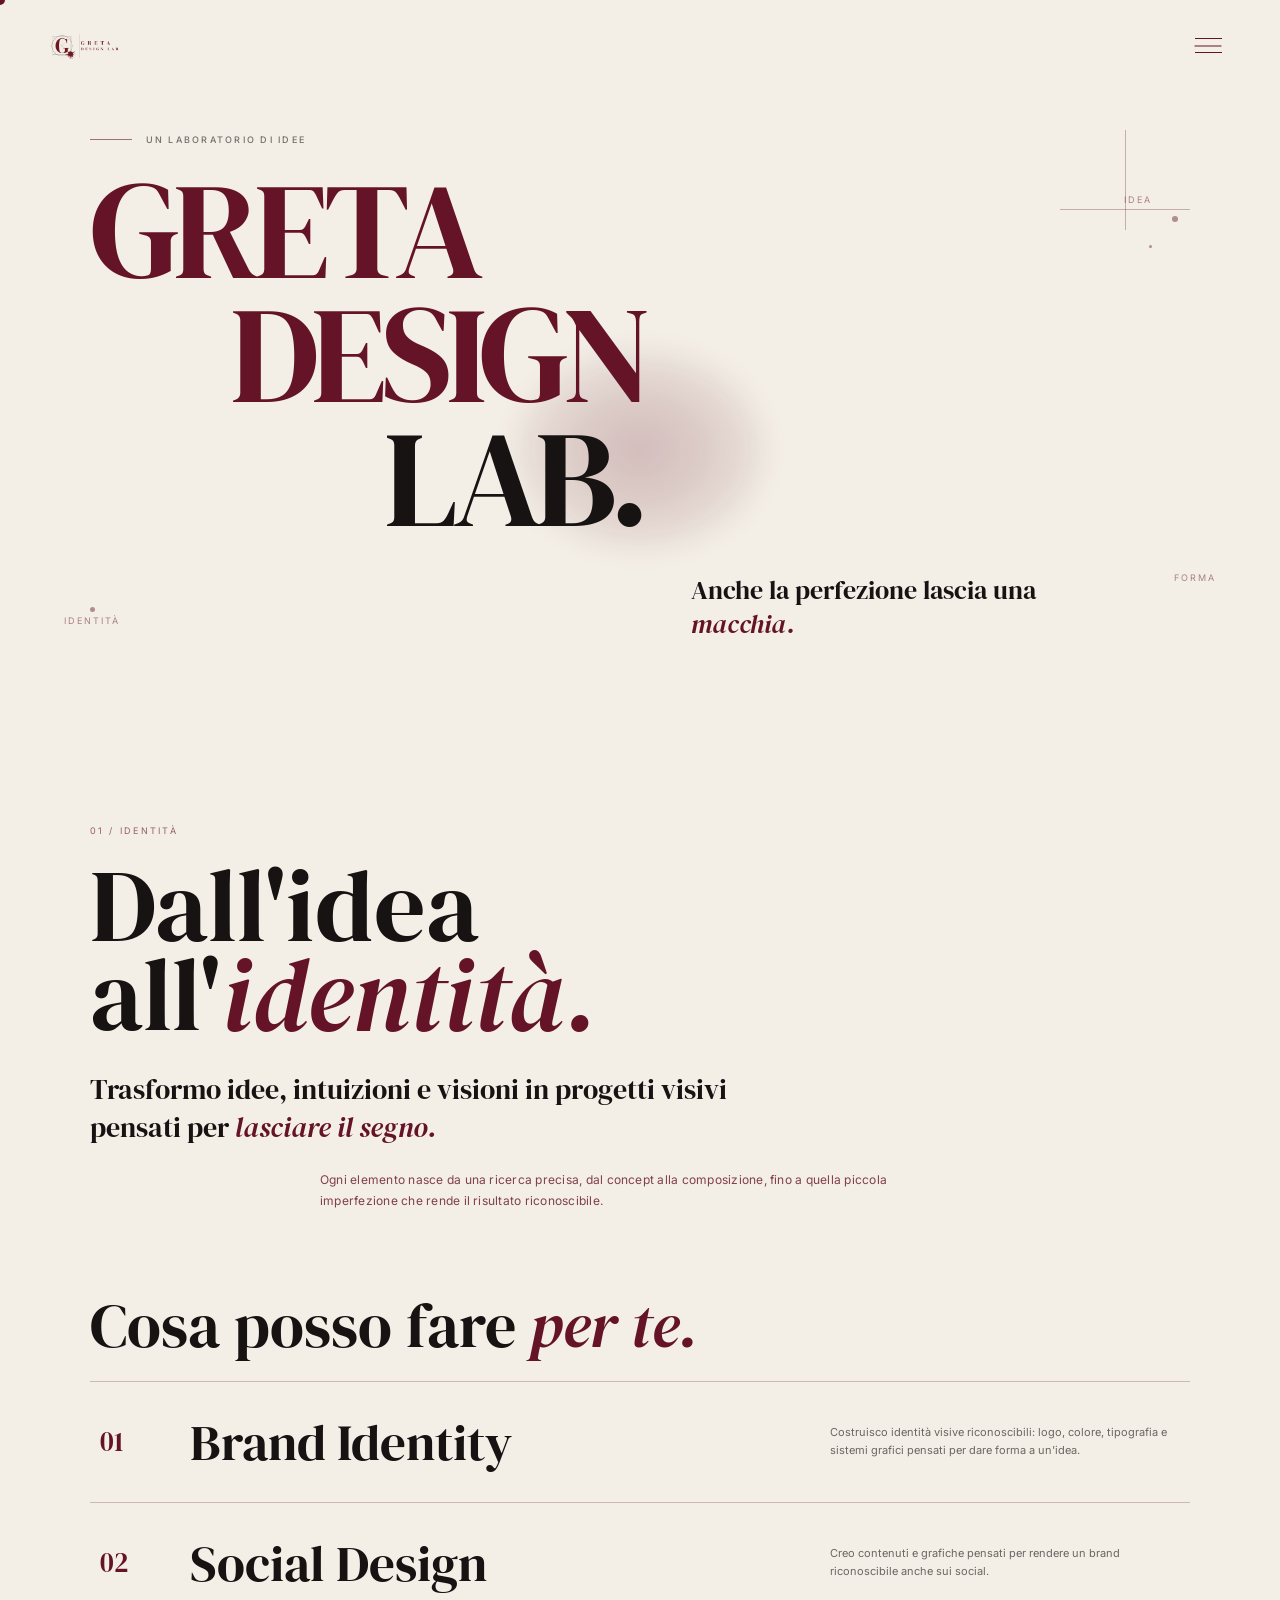
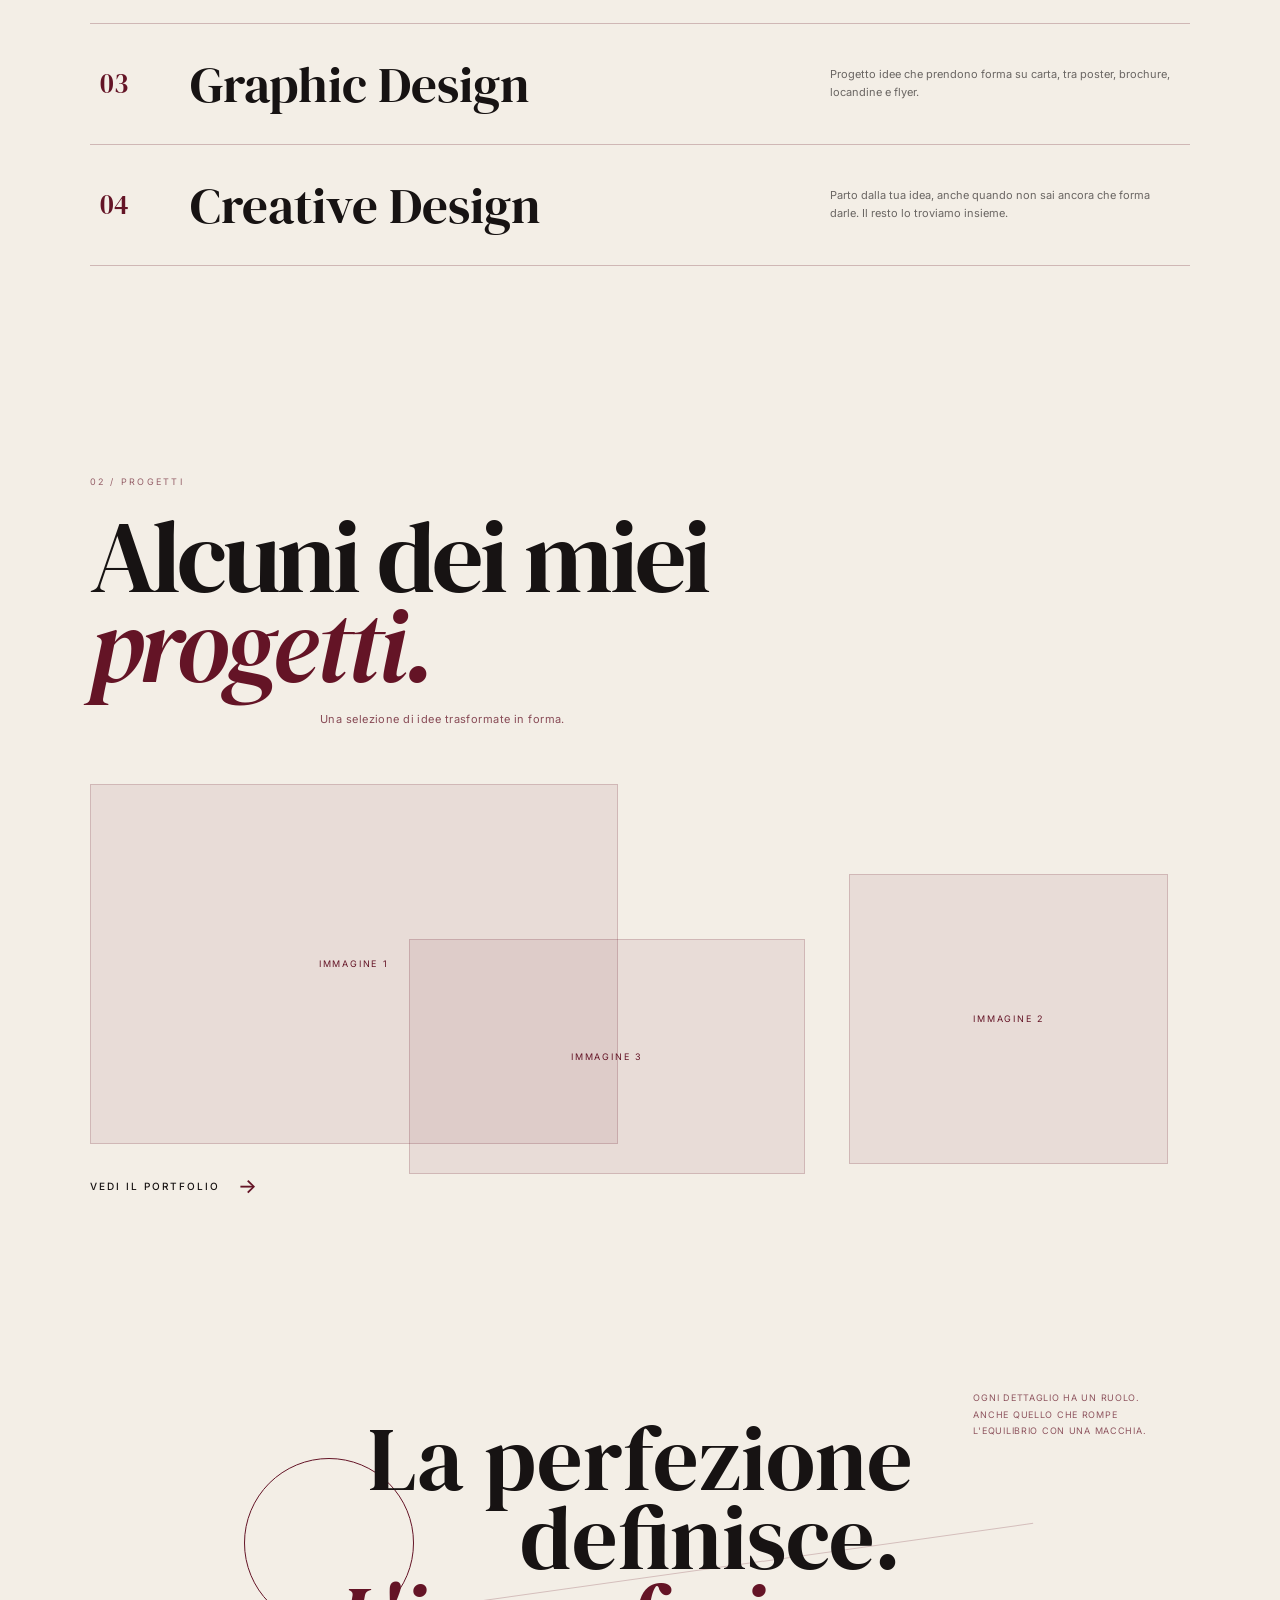
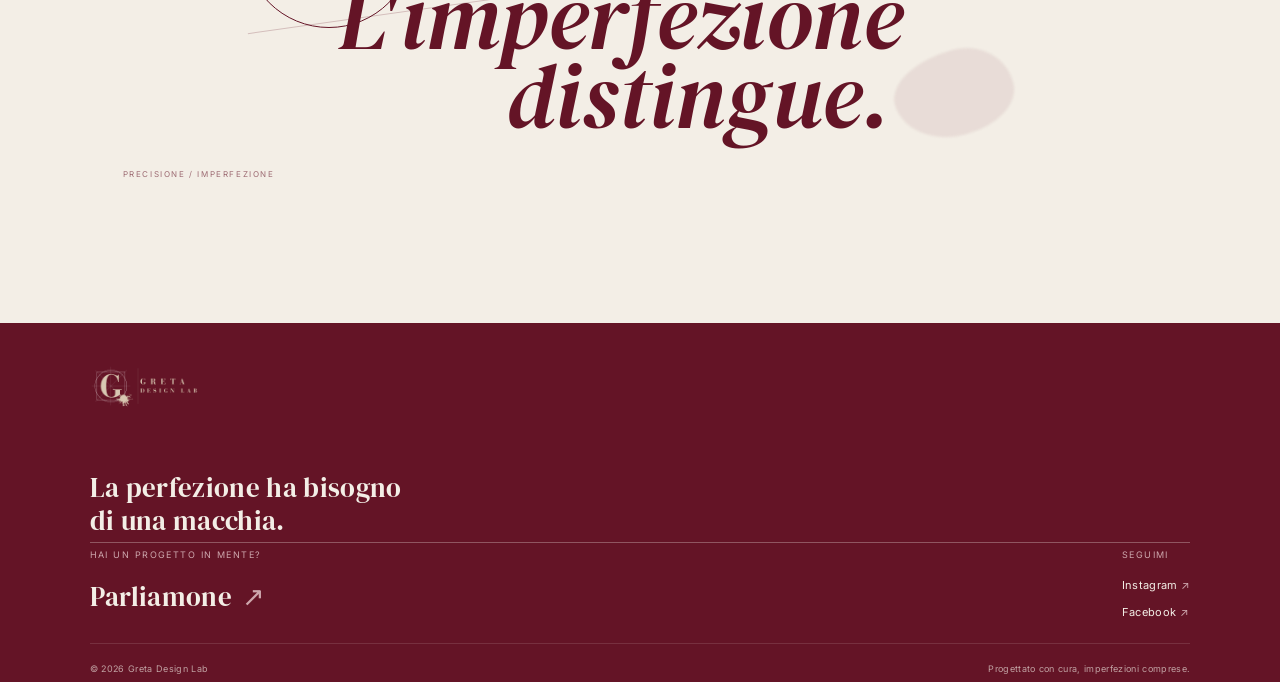
==== index.html @ 330225ac "Update index.html" ====
<!DOCTYPE html>
<html lang="it">

<head>

  <meta charset="UTF-8">
  <meta name="viewport" content="width=device-width, initial-scale=1.0">

  <title>Greta Design Lab — Graphic Design</title>

  <meta
    name="description"
    content="Greta Design Lab — identità visive, social design e graphic design."
  >

  <!-- GOOGLE FONTS -->
  <link rel="preconnect" href="https://fonts.googleapis.com">
  <link rel="preconnect" href="https://fonts.gstatic.com" crossorigin>

  <link
    href="https://fonts.googleapis.com/css2?family=DM+Serif+Display:ital@0;1&family=Inter:wght@400;500;600&display=swap"
    rel="stylesheet"
  >


  <style>

    /* =========================================================
       RESET
    ========================================================= */

    * {
      box-sizing: border-box;
      margin: 0;
      padding: 0;
    }


    /* =========================================================
       VARIABLES
    ========================================================= */

    :root {
      --cream: #f3eee6;
      --burgundy: #641426;
      --black: #171313;
      --pink: #cda7ad;

      --serif: "DM Serif Display", Georgia, serif;
      --sans: "Inter", Arial, sans-serif;
    }


    /* =========================================================
       BASE
    ========================================================= */

    html {
      scroll-behavior: auto;
    }

    body {
      min-height: 100vh;
      background: var(--cream);
      color: var(--black);
      font-family: var(--sans);
      overflow-x: hidden;
      cursor: none;
    }

    a {
      color: inherit;
    }

    button {
      font: inherit;
    }


    /* =========================================================
       CUSTOM CURSOR
    ========================================================= */

    .cursor {
      position: fixed;
      left: 0;
      top: 0;

      width: 10px;
      height: 10px;

      border-radius: 50%;

      background: var(--burgundy);

      pointer-events: none;

      z-index: 3000;

      transform:
        translate(-50%, -50%);

      transition:
        width .25s ease,
        height .25s ease,
        background .25s ease,
        border .25s ease;
    }

    .cursor.active {
      width: 28px;
      height: 28px;

      background: transparent;

      border:
        1px solid var(--burgundy);
    }


    /* =========================================================
       PAGE TRANSITION
    ========================================================= */

    .page-transition {
      position: fixed;
      inset: 0;

      z-index: 2500;

      pointer-events: none;

      visibility: hidden;

      overflow: hidden;
    }

    .ink-transition {
      position: absolute;

      width: 55vw;
      height: 55vw;

      max-width: 900px;
      max-height: 900px;

      border-radius:
        57% 43% 48% 52% /
        45% 58% 42% 55%;

      background: var(--burgundy);

      transform: scale(0);

      opacity: .98;
    }

    .ink-transition.one {
      left: -18%;
      top: -20%;
    }

    .ink-transition.two {
      right: -18%;
      top: 12%;

      width: 45vw;
      height: 45vw;
    }

    .ink-transition.three {
      left: 8%;
      bottom: -28%;

      width: 60vw;
      height: 60vw;
    }

    .ink-transition.four {
      right: 4%;
      bottom: -20%;

      width: 38vw;
      height: 38vw;
    }

    .transition-name {
      position: absolute;

      left: 50%;
      top: 50%;

      transform:
        translate(-50%, -50%)
        translateY(20px);

      color: var(--cream);

      font-family: var(--serif);

      font-size:
        clamp(42px, 7vw, 95px);

      white-space: nowrap;

      opacity: 0;
    }

    .page-transition.active {
      visibility: visible;
      pointer-events: all;
    }

    .page-transition.active .ink-transition {
      animation:
        inkEnter .85s
        cubic-bezier(.65, 0, .2, 1)
        forwards;
    }

    .page-transition.active .transition-name {
      animation:
        nameEnter .45s
        ease
        .42s
        forwards;
    }

    .page-transition.leaving .ink-transition {
      animation:
        inkLeave .75s
        cubic-bezier(.65, 0, .2, 1)
        forwards;
    }

    .page-transition.leaving .transition-name {
      animation:
        nameLeave .25s
        ease
        forwards;
    }

    @keyframes inkEnter {

      0% {
        transform:
          scale(0)
          rotate(0deg);
      }

      100% {
        transform:
          scale(2.2)
          rotate(8deg);
      }

    }

    @keyframes inkLeave {

      0% {
        transform:
          scale(2.2)
          rotate(8deg);
      }

      100% {
        transform:
          scale(0)
          rotate(-5deg);
      }

    }

    @keyframes nameEnter {

      from {
        opacity: 0;

        transform:
          translate(-50%, -50%)
          translateY(20px);
      }

      to {
        opacity: 1;

        transform:
          translate(-50%, -50%)
          translateY(0);
      }

    }

    @keyframes nameLeave {

      to {
        opacity: 0;
      }

    }


    /* =========================================================
       MACCHIA FOLLOW MOUSE
    ========================================================= */

    .macchia {
      position: fixed;

      width: 250px;
      height: 200px;

      left: 50%;
      top: 50%;

      pointer-events: none;

      z-index: 1;

      transform:
        translate(-50%, -50%);

      background:
        radial-gradient(
          ellipse at center,
          rgba(100,20,38,.23) 0%,
          rgba(100,20,38,.14) 42%,
          rgba(100,20,38,.05) 70%,
          rgba(100,20,38,0) 100%
        );

      border-radius: 50%;

      filter: blur(12px);
    }


    /* =========================================================
       NAVBAR
    ========================================================= */

    .navbar {
      position: fixed;

      top: 0;
      left: 0;

      width: 100%;
      height: 92px;

      padding:
        12px 48px;

      display: flex;
      align-items: center;
      justify-content: space-between;

      z-index: 1200;

      background:
        rgba(243,238,230,.82);

      backdrop-filter:
        blur(12px);

      -webkit-backdrop-filter:
        blur(12px);
    }


    /* LOGO */

    .nav-logo-link {
      display: flex;
      align-items: center;

      text-decoration: none;

      position: relative;
      z-index: 1300;
    }

    .nav-logo {
      width: 72px;
      height: 72px;

      object-fit: contain;

      display: block;

      transition:
        transform .35s ease;
    }

    .nav-logo:hover {
      transform:
        rotate(-2deg)
        scale(1.05);
    }


    /* =========================================================
       HAMBURGER
    ========================================================= */

    .menu-toggle {
      width: 48px;
      height: 48px;

      border: none;

      background: transparent;

      padding: 0;

      cursor: none;

      position: relative;

      z-index: 1400;

      display: flex;
      align-items: center;
      justify-content: center;
    }

    .menu-lines,
    .menu-lines::before,
    .menu-lines::after {
      content: "";

      position: absolute;

      width: 27px;
      height: 1px;

      background: var(--burgundy);

      left: 50%;
      top: 50%;

      transform:
        translate(-50%, -50%);

      transition:
        transform .4s ease,
        opacity .3s ease,
        background .3s ease;
    }

    .menu-lines::before {
      top: -7px;
    }

    .menu-lines::after {
      top: 7px;
    }

    .menu-toggle.active .menu-lines {
      background: transparent;
    }

    .menu-toggle.active .menu-lines::before {
      transform:
        translate(-50%, -50%)
        rotate(45deg);
    }

    .menu-toggle.active .menu-lines::after {
      transform:
        translate(-50%, -50%)
        rotate(-45deg);
    }


    /* =========================================================
       MENU OVERLAY
    ========================================================= */

    .menu-overlay {
      position: fixed;

      inset: 0;

      z-index: 1100;

      background: var(--cream);

      display: flex;
      align-items: center;
      justify-content: center;

      opacity: 0;
      visibility: hidden;
      pointer-events: none;

      transition:
        opacity .45s ease,
        visibility .45s ease;
    }

    .menu-overlay.active {
      opacity: 1;

      visibility: visible;

      pointer-events: auto;
    }

    .menu-content {
      width:
        min(1100px, 82vw);

      display: flex;
      flex-direction: column;

      gap: 4px;
    }

    .menu-item {
      position: relative;

      display: flex;
      align-items: baseline;

      gap: 18px;

      padding:
        12px 0;

      color: var(--black);

      text-decoration: none;

      font-family: var(--serif);

      font-size:
        clamp(48px, 7vw, 100px);

      line-height: .9;

      border-bottom:
        1px solid
        rgba(100,20,38,.18);

      transition:
        color .3s ease,
        padding-left .4s ease;
    }

    .menu-item-number {
      font-family: var(--sans);

      font-size: 9px;

      letter-spacing: .15em;

      color: var(--burgundy);

      opacity: .65;
    }

    .menu-item:hover {
      color: var(--burgundy);

      padding-left: 18px;
    }

    .menu-item.lab-menu {
      color: var(--burgundy);
    }

    .menu-item.lab-menu:hover {
      color: var(--black);
    }

    .menu-info {
      position: absolute;

      left: 48px;
      bottom: 35px;

      font-size: 8px;

      line-height: 1.7;

      letter-spacing: .15em;

      text-transform: uppercase;

      color: var(--burgundy);

      opacity: .65;
    }


    /* =========================================================
       HERO
    ========================================================= */

    .hero {
      position: relative;

      min-height: 80vh;

      padding:
        125px 7vw 70px;

      display: flex;
      align-items: center;

      overflow: hidden;
    }

    .hero-inner {
      position: relative;

      width: 100%;

      max-width: 1450px;

      margin: 0 auto;

      z-index: 5;
    }

    .hero-label {
      display: flex;

      align-items: center;

      gap: 14px;

      margin-bottom: 28px;

      font-size: 9px;

      font-weight: 500;

      letter-spacing: .25em;

      text-transform: uppercase;

      color: var(--black);

      opacity: .58;
    }

    .hero-label::before {
      content: "";

      width: 42px;
      height: 1px;

      background:
        var(--burgundy);
    }


    /* HERO TITLE */

    .hero-title {
      font-family: var(--serif);

      font-size:
        clamp(72px, 10.7vw, 155px);

      font-weight: 400;

      line-height: .84;

      letter-spacing: -.04em;

      color: var(--burgundy);
    }

    .hero-title .word {
      display: block;

      width: fit-content;

      transition:
        transform .45s
        cubic-bezier(.2,.8,.2,1),
        color .3s ease;
    }

    .hero-title .design {
      margin-left: 11vw;

      margin-top: 9px;
    }

    .hero-title .lab {
      margin-left: 23vw;

      margin-top: 9px;

      color: var(--black);
    }

    .hero-title .word:hover {
      transform:
        translateX(14px);
    }

    .hero-title .lab:hover {
      color: var(--burgundy);
    }


    /* HERO SLOGAN */

    .hero-slogan {
      margin-top: 38px;

      margin-left: 47vw;

      max-width: 390px;

      font-family: var(--serif);

      font-size:
        clamp(19px, 2vw, 27px);

      line-height: 1.3;

      color: var(--black);

      transition:
        transform .5s ease;
    }

    .hero-slogan span {
      color: var(--burgundy);

      font-style: italic;
    }

    .hero-slogan:hover {
      transform:
        translateX(8px);
    }


    /* FLOATING WORDS */

    .floating-word {
      position: absolute;

      font-size: 9px;

      letter-spacing: .22em;

      text-transform: uppercase;

      color: var(--burgundy);

      opacity: .5;

      transition:
        transform .4s ease,
        opacity .3s ease;
    }

    .floating-word:hover {
      opacity: 1;

      transform:
        translateY(-8px)
        rotate(-2deg);
    }

    .word-idea {
      right: 10%;
      top: 27%;
    }

    .word-forma {
      right: 5%;
      bottom: 19%;
    }

    .word-identita {
      left: 5%;
      bottom: 13%;
    }


    /* CONSTRUCTION LINES */

    .construction-line {
      position: absolute;

      background: var(--burgundy);

      opacity: .3;
    }

    .construction-horizontal {
      width: 130px;
      height: 1px;

      right: 7%;
      top: 29%;
    }

    .construction-vertical {
      width: 1px;
      height: 100px;

      right: 12%;
      top: 18%;
    }


    /* INK DOTS */

    .ink-dot {
      position: absolute;

      border-radius: 50%;

      background: var(--burgundy);

      opacity: .45;

      transition:
        transform .5s ease,
        opacity .3s ease;
    }

    .ink-dot:hover {
      transform:
        scale(2.5);

      opacity: .8;
    }

    .ink-one {
      right: 8%;
      top: 30%;

      width: 6px;
      height: 6px;
    }

    .ink-two {
      right: 10%;
      top: 34%;

      width: 3px;
      height: 3px;
    }

    .ink-three {
      left: 7%;
      bottom: 15%;

      width: 5px;
      height: 5px;
    }


    /* =========================================================
       IDENTITY
    ========================================================= */

    .identity {
      position: relative;

      padding:
        105px 7vw 105px;

      overflow: hidden;
    }

    .identity-inner {
      max-width: 1400px;

      margin: 0 auto;

      position: relative;

      z-index: 5;
    }

    .section-number {
      font-size: 9px;

      letter-spacing: .25em;

      text-transform: uppercase;

      color: var(--burgundy);

      opacity: .65;

      margin-bottom: 25px;
    }

    .identity-title {
      font-family: var(--serif);

      font-size:
        clamp(55px, 8vw, 105px);

      font-weight: 400;

      line-height: .87;

      color: var(--black);
    }

    .identity-title span {
      color: var(--burgundy);

      font-style: italic;
    }

    .identity-intro {
      max-width: 680px;

      margin-top: 32px;

      font-family: var(--serif);

      font-size:
        clamp(19px, 2.2vw, 28px);

      line-height: 1.35;
    }

    .identity-intro em {
      color: var(--burgundy);
    }

    .identity-detail {
      max-width: 620px;

      margin-top: 22px;

      margin-left: 18vw;

      font-size: 12px;

      line-height: 1.8;

      letter-spacing: .02em;

      color: var(--burgundy);

      opacity: .8;
    }


    /* =========================================================
       SERVICES TITLE
    ========================================================= */

    .services-title {
      margin-top: 85px;

      margin-bottom: 25px;

      font-family: var(--serif);

      font-size:
        clamp(36px, 5vw, 62px);

      font-weight: 400;

      line-height: .95;

      color: var(--black);
    }

    .services-title em {
      color: var(--burgundy);

      font-style: italic;
    }


    /* =========================================================
       SERVICES
    ========================================================= */

    .services {
      border-top:
        1px solid
        rgba(100,20,38,.25);
    }

    .service {
      position: relative;

      min-height: 120px;

      padding:
        25px 10px;

      display: grid;

      grid-template-columns:
        90px
        1fr
        1fr;

      align-items: center;

      border-bottom:
        1px solid
        rgba(100,20,38,.25);

      text-decoration: none;

      color: var(--black);

      cursor: none;

      transition:
        padding .45s ease,
        background .45s ease;
    }

    .service:hover {
      padding-left: 30px;

      padding-right: 45px;

      background:
        rgba(100,20,38,.045);
    }

    .service-number {
      font-family: var(--serif);

      font-size: 27px;

      color: var(--burgundy);
    }

    .service-name {
      font-family: var(--serif);

      font-size:
        clamp(28px, 4vw, 55px);

      transition:
        color .3s ease,
        transform .45s ease;
    }

    .service:hover .service-name {
      color: var(--burgundy);

      transform:
        translateX(12px);
    }

    .service-description {
      max-width: 350px;

      justify-self: end;

      font-size: 11px;

      line-height: 1.6;

      opacity: .62;

      transition:
        opacity .3s ease;
    }

    .service:hover .service-description {
      opacity: 1;
    }

    .service-arrow {
      position: absolute;

      right: 12px;

      top: 50%;

      transform:
        translateY(-50%)
        translateX(-10px);

      font-family: var(--serif);

      font-size: 25px;

      color: var(--burgundy);

      opacity: 0;

      transition:
        opacity .3s ease,
        transform .4s ease;
    }

    .service:hover .service-arrow {
      opacity: 1;

      transform:
        translateY(-50%)
        translateX(0);
    }


    /* =========================================================
       FEATURED PROJECTS
    ========================================================= */

    .featured-projects {
      position: relative;

      padding:
        105px 7vw 40px;

      overflow: hidden;
    }

    .featured-projects-inner {
      max-width: 1400px;

      margin: 0 auto;

      position: relative;
    }

    .featured-projects-title {
      max-width: 800px;

      font-family: var(--serif);

      font-size:
        clamp(55px, 8vw, 105px);

      font-weight: 400;

      line-height: .87;

      letter-spacing: -.035em;
    }

    .featured-projects-title em {
      color: var(--burgundy);

      font-style: italic;
    }

    .featured-projects-intro {
      margin-top: 20px;

      margin-left: 18vw;

      max-width: 420px;

      font-size: 11px;

      line-height: 1.7;

      letter-spacing: .04em;

      color: var(--burgundy);

      opacity: .75;
    }


    /* PROJECT COMPOSITION */

    .projects-composition {
      position: relative;

      min-height: 390px;

      margin-top: 55px;
    }

    .project-placeholder {
      position: absolute;

      display: flex;

      align-items: center;
      justify-content: center;

      background:
        rgba(100,20,38,.08);

      border:
        1px solid
        rgba(100,20,38,.18);

      color: var(--burgundy);

      font-size: 9px;

      letter-spacing: .2em;

      text-transform: uppercase;

      transition:
        transform .6s
        cubic-bezier(.2,.8,.2,1),
        background .4s ease;
    }

    .project-placeholder:hover {
      background:
        rgba(100,20,38,.13);
    }

    .project-one {
      width: 48%;
      height: 360px;

      left: 0;
      top: 0;
    }

    .project-two {
      width: 29%;
      height: 290px;

      right: 2%;
      top: 90px;
    }

    .project-three {
      width: 36%;
      height: 235px;

      left: 29%;
      bottom: 0;
    }

    .project-one:hover {
      transform:
        translateY(-10px)
        rotate(-1deg);
    }

    .project-two:hover {
      transform:
        translateY(10px)
        rotate(1.2deg);
    }

    .project-three:hover {
      transform:
        translateY(-8px)
        rotate(-.8deg);
    }

    .projects-cta {
      display: inline-flex;

      align-items: center;

      gap: 18px;

      margin-top: 0px;

      color: var(--black);

      text-decoration: none;

      font-size: 10px;

      font-weight: 500;

      letter-spacing: .2em;

      text-transform: uppercase;

      transition:
        color .3s ease,
        gap .4s ease;
    }

    .projects-cta span {
      color: var(--burgundy);

      font-size: 20px;
    }

    .projects-cta:hover {
      color: var(--burgundy);

      gap: 25px;
    }


    /* =========================================================
       MANIFESTO
    ========================================================= */

    .home-manifesto {
      position: relative;

      padding:
        100px 7vw 105px;

      overflow: hidden;
    }

    .manifesto-stage {
      position: relative;

      max-width: 1400px;

      min-height: 480px;

      margin: 0 auto;

      display: flex;

      align-items: center;

      justify-content: center;
    }

    .manifesto-line {
      position: absolute;

      width: 72%;

      height: 1px;

      background:
        rgba(100,20,38,.22);

      left: 14%;

      top: 50%;

      transform:
        rotate(-8deg);
    }

    .manifesto-circle {
      position: absolute;

      width: 170px;
      height: 170px;

      border-radius: 50%;

      border:
        1px solid
        var(--burgundy);

      left: 14%;

      top: 25%;

      cursor: none;

      transition:
        transform .6s
        cubic-bezier(.2,.8,.2,1),
        background .4s ease;
    }

    .manifesto-circle:hover {
      transform:
        scale(1.08)
        rotate(8deg);

      background:
        rgba(100,20,38,.05);
    }

    .manifesto-ink {
      position: absolute;

      width: 120px;
      height: 85px;

      border-radius:
        58% 42% 49% 51% /
        45% 55% 44% 56%;

      background:
        rgba(100,20,38,.08);

      right: 16%;
      bottom: 17%;

      transform:
        rotate(-15deg);

      filter:
        blur(1px);
    }

    .manifesto-title {
      position: relative;

      z-index: 3;

      display: flex;

      flex-direction: column;

      font-family: var(--serif);

      font-size:
        clamp(48px, 7vw, 92px);

      font-weight: 400;

      line-height: .88;

      text-align: center;
    }

    .manifesto-title span:nth-child(2) {
      margin-left: 11vw;
    }

    .manifesto-accent {
      color: var(--burgundy);

      font-style: italic;
    }

    .manifesto-title .manifesto-accent:nth-child(3) {
      margin-left: -3vw;
    }

    .manifesto-title .manifesto-accent:nth-child(4) {
      margin-left: 9vw;
    }

    .manifesto-note {
      position: absolute;

      right: 4%;

      top: 11%;

      max-width: 180px;

      font-size: 9px;

      line-height: 1.8;

      letter-spacing: .08em;

      text-transform: uppercase;

      color: var(--burgundy);

      opacity: .7;
    }

    .manifesto-caption {
      position: absolute;

      left: 3%;

      bottom: 8%;

      font-size: 8px;

      letter-spacing: .2em;

      color: var(--burgundy);

      opacity: .6;
    }


    /* =========================================================
       CONTACT
    ========================================================= */

    .home-contact {
      min-height: auto;

      padding:
        75px 7vw;

      background:
        var(--burgundy);

      color:
        var(--cream);

      display: flex;

      align-items: center;
    }

    .home-contact-inner {
      max-width: 1100px;

      margin: 0 auto;

      width: 100%;
    }

    .home-contact-title {
      font-family: var(--serif);

      font-size:
        clamp(60px, 9vw, 125px);

      line-height: .84;

      font-weight: 400;
    }

    .home-contact-title span {
      color: var(--pink);

      font-style: italic;
    }

    .home-contact-text {
      max-width: 550px;

      margin-top: 32px;

      font-family: var(--serif);

      font-size:
        clamp(20px, 2.3vw, 27px);

      line-height: 1.35;
    }


    /* =========================================================
       TABLET
    ========================================================= */

    @media (max-width: 900px) {

      .navbar {
        padding:
          12px 28px;
      }

      .hero {
        padding-left: 6vw;
        padding-right: 6vw;
      }

      .hero-title {
        font-size:
          clamp(65px, 12vw, 110px);
      }

      .hero-title .design {
        margin-left: 9vw;
      }

      .hero-title .lab {
        margin-left: 18vw;
      }

      .hero-slogan {
        margin-left: 35vw;
      }

      .identity,
      .featured-projects,
      .home-manifesto {
        padding-left: 6vw;
        padding-right: 6vw;
      }

      .identity-detail,
      .featured-projects-intro {
        margin-left: 12vw;
      }

      .manifesto-circle {
        width: 130px;
        height: 130px;
      }

    }


    /* =========================================================
       MOBILE
    ========================================================= */

    @media (max-width: 600px) {

      body {
        cursor: auto;
      }

      .cursor {
        display: none;
      }


      /* NAV */

      .navbar {
        height: 70px;

        padding:
          9px 18px;
      }

      .nav-logo {
        width: 52px;
        height: 52px;
      }

      .menu-toggle {
        width: 42px;
        height: 42px;

        cursor: pointer;
      }


      /* MENU */

      .menu-content {
        width: 84vw;

        gap: 2px;
      }

      .menu-item {
        font-size: 48px;

        padding:
          11px 0;
      }

      .menu-item-number {
        font-size: 7px;
      }

      .menu-info {
        left: 20px;

        bottom: 24px;

        font-size: 7px;
      }


      /* HERO */

      .hero {
        min-height: 88vh;

        padding:
          100px 22px 65px;
      }

      .hero-label {
        font-size: 7px;

        letter-spacing: .18em;

        margin-bottom: 25px;
      }

      .hero-label::before {
        width: 28px;
      }

      .hero-title {
        font-size:
          clamp(54px, 17vw, 82px);

        line-height: .84;
      }

      .hero-title .design {
        margin-left: 6vw;

        margin-top: 7px;
      }

      .hero-title .lab {
        margin-left: 13vw;

        margin-top: 8px;
      }

      .hero-slogan {
        margin-top: 34px;

        margin-left: 15vw;

        max-width: 250px;

        font-size: 18px;
      }

      .floating-word {
        font-size: 7px;
      }

      .word-idea {
        right: 7%;
        top: 22%;
      }

      .word-forma {
        right: 6%;
        bottom: 19%;
      }

      .word-identita {
        left: 7%;
        bottom: 11%;
      }

      .construction-horizontal {
        width: 70px;

        right: 8%;
      }

      .construction-vertical {
        height: 70px;

        right: 13%;
      }


      /* IDENTITY */

      .identity {
        padding:
          80px 22px 80px;
      }

      .identity-title {
        font-size:
          clamp(50px, 15vw, 76px);
      }

      .identity-intro {
        margin-top: 28px;

        font-size: 20px;
      }

      .identity-detail {
        margin-left: 8vw;

        margin-top: 20px;

        font-size: 10px;
      }

      .services-title {
        margin-top: 65px;

        font-size:
          clamp(34px, 10vw, 48px);
      }


      /* SERVICES */

      .service {
        min-height: 145px;

        grid-template-columns:
          45px 1fr;

        padding:
          22px 0;
      }

      .service-number {
        font-size: 21px;
      }

      .service-name {
        font-size: 30px;
      }

      .service-description {
        grid-column: 2;

        justify-self: start;

        margin-top: 8px;

        font-size: 9px;

        max-width: 260px;
      }

      .service-arrow {
        right: 0;

        font-size: 20px;
      }


      /* PROJECTS */

      .featured-projects {
        padding:
          80px 22px 85px;
      }

      .featured-projects-title {
        font-size:
          clamp(50px, 15vw, 78px);
      }

      .featured-projects-intro {
        margin-left: 8vw;

        margin-top: 18px;

        font-size: 10px;
      }

      .projects-composition {
        min-height: 500px;

        margin-top: 42px;
      }

      .project-one {
        width: 73%;

        height: 250px;
      }

      .project-two {
        width: 47%;

        height: 190px;

        right: 0;

        top: 150px;
      }

      .project-three {
        width: 55%;

        height: 160px;

        left: 17%;

        bottom: 0;
      }


      /* MANIFESTO */

      .home-manifesto {
        padding:
          75px 22px 80px;
      }

      .manifesto-stage {
        min-height: 420px;
      }

      .manifesto-line {
        width: 100%;

        left: 0;
      }

      .manifesto-circle {
        width: 90px;
        height: 90px;

        left: 4%;

        top: 19%;
      }

      .manifesto-ink {
        width: 75px;
        height: 55px;

        right: 4%;
        bottom: 16%;
      }

      .manifesto-title {
        font-size:
          clamp(43px, 12vw, 65px);
      }

      .manifesto-title span:nth-child(2) {
        margin-left: 8vw;
      }

      .manifesto-title .manifesto-accent:nth-child(3) {
        margin-left: -2vw;
      }

      .manifesto-title .manifesto-accent:nth-child(4) {
        margin-left: 7vw;
      }

      .manifesto-note {
        right: 0;

        top: 4%;

        max-width: 125px;

        font-size: 7px;
      }

      .manifesto-caption {
        left: 0;

        bottom: 4%;

        font-size: 7px;
      }


      /* CONTACT */

      .home-contact {
        min-height: 50vh;

        padding:
          90px 22px;
      }

      .home-contact-title {
        font-size:
          clamp(52px, 15vw, 80px);
      }

      .home-contact-text {
        margin-top: 28px;

        font-size: 20px;
      }

    }
    /* =========================================================
       FOOTER GDL — DESKTOP
    ========================================================= */

    
.site-footer {
  padding: 8px 7vw 6px;
  display: flex;
  flex-direction: column;
  gap: 4px;
  background: var(--burgundy);
  color: var(--cream);
  font-size: 11px;
  letter-spacing: 0.03em;
}

.footer-top {
  display: flex;
  align-items: center;
  padding: 0;
  margin: 0;
  min-height: 0;
}

.footer-brand {
  display: flex;
  flex-direction: row;
  align-items: center;
  gap: 12px;
  margin: 0;
  padding: 0;
}

.footer-logo-link {
  margin-bottom: 0;
  flex-shrink: 0;
}

.footer-slogan {
  max-width: 320px;
  margin: 0;
  font-family: var(--serif);
  font-size: clamp(22px, 2.1vw, 27px);
  line-height: 1.25;
  color: var(--cream);
}

.footer-main {
  display: flex;
  justify-content: space-between;
  align-items: flex-start;
  gap: 20px;
  padding-top: 6px;
  border-top: 1px solid rgba(243, 238, 230, 0.3);
}

.footer-bottom {
  margin-top: 0;
  padding-top: 8px;
}

    .footer-brand,
    .footer-contact,
    .footer-socials {
      display: flex;
      flex-direction: column;
      align-items: flex-start;
    }

    .footer-logo-link {
      display: inline-flex;
      align-items: center;
      margin-bottom: 18px;
    }

    .footer-logo {
      display: block;
      width: 110px;
      height: 110px;
      object-fit: contain;
    }

    .footer-slogan {
  max-width: 320px;
  font-family: var(--serif);
  font-size: clamp(22px, 2.1vw, 27px);
  line-height: 1.25;
  color: var(--cream);
  margin-top: 0;
}

    .footer-label {
      margin-bottom: 18px;
      color: var(--pink);
      font-size: 9px;
      letter-spacing: 0.16em;
      text-transform: uppercase;
    }

    .footer-contact-link,
    .footer-socials a {
      color: var(--cream);
      text-decoration: none;
      transition: color 0.25s ease;
    }

    .footer-contact-link {
  display: inline-flex;
  align-items: center;
  gap: 10px;
  font-family: var(--serif);
  font-size: 27px;
}

    .footer-contact-link span,
    .footer-socials a span {
      color: var(--pink);
    }

    .footer-socials {
      gap: 13px;
    }

    .footer-socials .footer-label {
      margin-bottom: 5px;
    }

    .footer-contact-link:hover,
    .footer-socials a:hover {
      color: var(--pink);
    }

    .footer-bottom {
      grid-column: 1 / -1;
      display: flex;
      justify-content: space-between;
      gap: 20px;
      margin-top: 20px;
      padding-top: 18px;
      border-top: 1px solid rgba(243, 238, 230, 0.2);
      color: var(--cream);
      opacity: 0.65;
      font-size: 9px;
      line-height: 1.6;
    }    

  </style>

</head>


<body>


  <!-- =======================================================
       CURSOR
  ======================================================== -->

  <div class="cursor"></div>


  <!-- =======================================================
       PAGE TRANSITION
  ======================================================== -->

  <div
    class="page-transition"
    id="pageTransition"
  >

    <div class="ink-transition one"></div>
    <div class="ink-transition two"></div>
    <div class="ink-transition three"></div>
    <div class="ink-transition four"></div>

    <div
      class="transition-name"
      id="transitionName"
    >
      Portfolio
    </div>

  </div>


  <!-- =======================================================
       MACCHIA
  ======================================================== -->

  <div class="macchia"></div>


  <!-- =======================================================
       NAVIGATION
  ======================================================== -->

  <nav class="navbar">

    <a
      href="index.html"
      class="nav-logo-link"
      data-name="Home"
    >

      <img
        class="nav-logo"
        src="IMG-20260904-WA0041.jpg"
        alt="Greta Design Lab"
      >

    </a>


    <button
      class="menu-toggle"
      id="menuToggle"
      aria-label="Apri menu"
      aria-expanded="false"
      type="button"
    >

      <span class="menu-lines"></span>

    </button>

  </nav>


  <!-- =======================================================
       FULL SCREEN MENU
  ======================================================== -->

  <div
    class="menu-overlay"
    id="menuOverlay"
  >

    <div class="menu-content">

      <a
        href="index.html"
        class="menu-item"
        data-name="Home"
      >

        <span class="menu-item-number">
          01
        </span>

        Home

      </a>


      <a
        href="portfolio.html"
        class="menu-item"
        data-name="Portfolio"
      >

        <span class="menu-item-number">
          02
        </span>

        Portfolio

      </a>


      <a
        href="chi-sono.html"
        class="menu-item"
        data-name="Chi sono"
      >

        <span class="menu-item-number">
          03
        </span>

        Chi sono

      </a>


      <a
        href="contatti.html"
        class="menu-item"
        data-name="Contatti"
      >

        <span class="menu-item-number">
          04
        </span>

        Contatti

      </a>


      <a
        href="lab.html"
        class="menu-item lab-menu"
        data-name="Lab"
      >

        <span class="menu-item-number">
          05
        </span>

        Lab

      </a>

    </div>


    <div class="menu-info">

      Greta Design Lab<br>
      Precisione / Forma / Imperfezione

    </div>

  </div>


  <!-- =======================================================
       MAIN
  ======================================================== -->

  <main id="home">


    <!-- =====================================================
         HERO
    ====================================================== -->

    <section class="hero">

      <div class="hero-inner">


        <div class="hero-label">
          Un laboratorio di idee
        </div>


        <h1 class="hero-title">

          <span class="word greta">
            GRETA
          </span>

          <span class="word design">
            DESIGN
          </span>

          <span class="word lab">
            LAB.
          </span>

        </h1>


        <p class="hero-slogan">

          Anche la perfezione lascia una
          <span>macchia.</span>

        </p>

      </div>


      <!-- FLOATING WORDS -->

      <span class="floating-word word-idea">
        IDEA
      </span>

      <span class="floating-word word-forma">
        FORMA
      </span>

      <span class="floating-word word-identita">
        IDENTITÀ
      </span>


      <!-- CONSTRUCTION -->

      <span
        class="construction-line construction-horizontal"
      ></span>

      <span
        class="construction-line construction-vertical"
      ></span>


      <!-- DOTS -->

      <span class="ink-dot ink-one"></span>

      <span class="ink-dot ink-two"></span>

      <span class="ink-dot ink-three"></span>


    </section>


    <!-- =====================================================
         IDENTITY
    ====================================================== -->

    <section
      class="identity"
      id="identity"
    >

      <div class="identity-inner">


        <div class="section-number">
          01 / IDENTITÀ
        </div>


        <h2 class="identity-title">

          Dall'idea<br>
          all'<span>identità.</span>

        </h2>


        <p class="identity-intro">

          Trasformo idee, intuizioni e visioni
          in progetti visivi pensati per
          <em>lasciare il segno.</em>

        </p>


        <p class="identity-detail">

          Ogni elemento nasce da una ricerca precisa,
          dal concept alla composizione, fino a quella
          piccola imperfezione che rende il risultato
          riconoscibile.

        </p>


        <h3 class="services-title">

          Cosa posso fare
          <em>per te.</em>

        </h3>


        <!-- SERVICES -->

        <div class="services">


          <!-- SERVICE 01 -->

          <a
            class="service"
            href="portfolio.html#portfolio-brand"
            data-name="Brand Identity"
          >

            <div class="service-number">
              01
            </div>

            <div class="service-name">
              Brand Identity
            </div>

            <div class="service-description">

              Costruisco identità visive riconoscibili:
              logo, colore, tipografia e sistemi grafici
              pensati per dare forma a un'idea.

            </div>

            <div class="service-arrow">
              →
            </div>

          </a>


          <!-- SERVICE 02 -->

          <a
            class="service"
            href="portfolio.html#portfolio-social"
            data-name="Social Design"
          >

            <div class="service-number">
              02
            </div>

            <div class="service-name">
              Social Design
            </div>

            <div class="service-description">

              Creo contenuti e grafiche
              pensati per rendere un brand
              riconoscibile anche sui social.

            </div>

            <div class="service-arrow">
              →
            </div>

          </a>


          <!-- SERVICE 03 -->

          <a
            class="service"
            href="portfolio.html#portfolio-graphic"
            data-name="Graphic Design"
          >

            <div class="service-number">
              03
            </div>

            <div class="service-name">
              Graphic Design
            </div>

            <div class="service-description">

              Progetto idee che prendono forma su carta,
              tra poster, brochure, locandine e flyer.

            </div>

            <div class="service-arrow">
              →
            </div>

          </a>


          <!-- SERVICE 04 -->

          <a
            class="service"
            href="portfolio.html#portfolio-creative"
            data-name="Creative Design"
          >

            <div class="service-number">
              04
            </div>

            <div class="service-name">
              Creative Design
            </div>

            <div class="service-description">

              Parto dalla tua idea, anche quando non sai
              ancora che forma darle. Il resto lo troviamo
              insieme.

            </div>

            <div class="service-arrow">
              →
            </div>

          </a>


        </div>

      </div>

    </section>


    <!-- =====================================================
         FEATURED PROJECTS
    ====================================================== -->

    <section class="featured-projects">

      <div class="featured-projects-inner">


        <div class="section-number">
          02 / PROGETTI
        </div>


        <h2 class="featured-projects-title">

          Alcuni dei miei
          <em>progetti.</em>

        </h2>


        <div class="featured-projects-intro">

          Una selezione di idee trasformate in forma.

        </div>


        <div class="projects-composition">


          <div class="project-placeholder project-one">
            IMMAGINE 1
          </div>


          <div class="project-placeholder project-two">
            IMMAGINE 2
          </div>


          <div class="project-placeholder project-three">
            IMMAGINE 3
          </div>


        </div>


        <a
          href="portfolio.html"
          class="projects-cta"
          data-name="Portfolio"
        >

          Vedi il portfolio

          <span>
            →
          </span>

        </a>


      </div>

    </section>


    <!-- =====================================================
         MANIFESTO
    ====================================================== -->

    <section class="home-manifesto">

      <div class="manifesto-stage">


        <div class="manifesto-line"></div>


        <div
          class="manifesto-circle"
          id="manifestoCircle"
          role="button"
          tabindex="0"
          aria-label="Interagisci con la composizione"
        ></div>


        <div
          class="manifesto-ink"
          id="manifestoInk"
        ></div>


        <h2 class="manifesto-title">

          <span>
            La perfezione
          </span>

          <span>
            definisce.
          </span>

          <span class="manifesto-accent">
            L'imperfezione
          </span>

          <span class="manifesto-accent">
            distingue.
          </span>

        </h2>


        <p class="manifesto-note">

          Ogni dettaglio ha un ruolo.<br>
          Anche quello che rompe<br>
          l'equilibrio con una macchia.

        </p>


        <div class="manifesto-caption">

          PRECISIONE / IMPERFEZIONE

        </div>


      </div>

    </section>


    <!-- =====================================================
         CONTACT
    ====================================================== -->

  </main>


  <!-- =======================================================
       FOOTER GDL
  ======================================================== -->

  
  <footer class="site-footer">

    <div class="footer-top">

      <div class="footer-brand">
        <a href="index.html" class="footer-logo-link" aria-label="Greta Design Lab - Home">
          <img
            src="IMG-20260904-WA0044.jpg"
            alt="Greta Design Lab"
            class="footer-logo"
          >
        </a>

        <p class="footer-slogan">
          La perfezione ha bisogno di una macchia.
        </p>
      </div>

    </div>

    <div class="footer-main">

      <div class="footer-contact">
        <span class="footer-label">Hai un progetto in mente?</span>
        <a href="contatti.html" data-name="Contatti" class="footer-contact-link">
          Parliamone <span aria-hidden="true">↗</span>
        </a>
      </div>

      <div class="footer-socials">
        <span class="footer-label">Seguimi</span>

        <a
          href="https://www.instagram.com/gretadesignlab?vrfl=MWl6dWV5em41Mjd1bw=="
          target="_blank"
          rel="noopener noreferrer"
        >
          Instagram <span aria-hidden="true">↗</span>
        </a>

        <a
          href="https://www.facebook.com/share/19fDPvXaYY/"
          target="_blank"
          rel="noopener noreferrer"
        >
          Facebook <span aria-hidden="true">↗</span>
        </a>
      </div>

    </div>

    <div class="footer-bottom">
      <span>© 2026 Greta Design Lab</span>
      <span>Progettato con cura, imperfezioni comprese.</span>
    </div>

  </footer>


  <!-- =======================================================
       JAVASCRIPT
  ======================================================== -->

  <script>


    /* =======================================================
       MACCHIA
    ======================================================== */

    const macchia =
      document.querySelector(".macchia");


    let mouseX =
      window.innerWidth / 2;

    let mouseY =
      window.innerHeight / 2;

    let macchiaX =
      mouseX;

    let macchiaY =
      mouseY;


    document.addEventListener(
      "pointermove",
      (event) => {

        mouseX =
          event.clientX;

        mouseY =
          event.clientY;

      }
    );


    function animaMacchia() {

      macchiaX +=
        (mouseX - macchiaX) * .075;

      macchiaY +=
        (mouseY - macchiaY) * .075;


      macchia.style.left =
        macchiaX + "px";

      macchia.style.top =
        macchiaY + "px";


      requestAnimationFrame(
        animaMacchia
      );

    }


    animaMacchia();


    /* =======================================================
       CURSOR
    ======================================================== */

    const cursor =
      document.querySelector(".cursor");


    document.addEventListener(
      "pointermove",
      (event) => {

        cursor.style.left =
          event.clientX + "px";

        cursor.style.top =
          event.clientY + "px";

      }
    );


    const interactiveElements =
      document.querySelectorAll(
        "a, button, .word, .floating-word, .ink-dot, .hero-slogan, .service, .manifesto-circle"
      );


    interactiveElements.forEach(
      (element) => {

        element.addEventListener(
          "mouseenter",
          () => {

            cursor.classList.add(
              "active"
            );

          }
        );


        element.addEventListener(
          "mouseleave",
          () => {

            cursor.classList.remove(
              "active"
            );

          }
        );

      }
    );


    /* =======================================================
       HAMBURGER MENU
    ======================================================== */

    const menuToggle =
      document.getElementById(
        "menuToggle"
      );


    const menuOverlay =
      document.getElementById(
        "menuOverlay"
      );


    const menuItems =
      document.querySelectorAll(
        ".menu-item"
      );


    function chiudiMenu() {

      menuToggle.classList.remove(
        "active"
      );

      menuOverlay.classList.remove(
        "active"
      );


      menuToggle.setAttribute(
        "aria-expanded",
        "false"
      );


      document.body.style.overflow =
        "";

    }


    menuToggle.addEventListener(
      "click",
      () => {

        const isOpen =
          menuToggle.classList.toggle(
            "active"
          );


        menuOverlay.classList.toggle(
          "active",
          isOpen
        );


        menuToggle.setAttribute(
          "aria-expanded",
          isOpen
        );


        document.body.style.overflow =
          isOpen
            ? "hidden"
            : "";

      }
    );


    menuItems.forEach(
      (item) => {

        item.addEventListener(
          "click",
          () => {

            chiudiMenu();

          }
        );

      }
    );


    /* ESC PER CHIUDERE IL MENU */

    document.addEventListener(
      "keydown",
      (event) => {

        if (
          event.key === "Escape" &&
          menuOverlay.classList.contains(
            "active"
          )
        ) {

          chiudiMenu();

        }

      }
    );


    /* =======================================================
       PAGE TRANSITIONS
    ======================================================== */

    const pageTransition =
      document.getElementById(
        "pageTransition"
      );


    const transitionName =
      document.getElementById(
        "transitionName"
      );


    let transitionRunning =
      false;


    const pageLinks =
      document.querySelectorAll(
        'a[href$=".html"], a[href*=".html#"]'
      );


    pageLinks.forEach(
      (link) => {

        link.addEventListener(
          "click",
          (event) => {

            const href =
              link.getAttribute(
                "href"
              );


            if (
              !href ||
              href.startsWith("http") ||
              href.startsWith("#") ||
              transitionRunning
            ) {

              return;

            }


            event.preventDefault();


            transitionRunning =
              true;


            chiudiMenu();


            transitionName.textContent =
              link.dataset.name ||
              "Greta Design Lab";


            pageTransition.classList.remove(
              "leaving"
            );


            pageTransition.classList.add(
              "active"
            );


            sessionStorage.setItem(
              "gdl-transition",
              "true"
            );


            setTimeout(
              () => {

                window.location.href =
                  href;

              },
              800
            );

          }
        );

      }
    );


    /* =======================================================
       MANIFESTO INTERACTION
    ======================================================== */

    const manifestoCircle =
      document.getElementById(
        "manifestoCircle"
      );


    const manifestoInk =
      document.getElementById(
        "manifestoInk"
      );


    function attivaManifesto() {

      manifestoCircle.style.transform =
        "scale(1.14) rotate(12deg)";


      manifestoCircle.style.background =
        "rgba(100,20,38,.08)";


      manifestoInk.style.transform =
        "rotate(8deg) scale(1.25)";


      manifestoInk.style.background =
        "rgba(100,20,38,.16)";

    }


    function resetManifesto() {

      manifestoCircle.style.transform =
        "";

      manifestoCircle.style.background =
        "";

      manifestoInk.style.transform =
        "";

      manifestoInk.style.background =
        "";

    }


    manifestoCircle.addEventListener(
      "mouseenter",
      attivaManifesto
    );


    manifestoCircle.addEventListener(
      "mouseleave",
      resetManifesto
    );


    manifestoCircle.addEventListener(
      "focus",
      attivaManifesto
    );


    manifestoCircle.addEventListener(
      "blur",
      resetManifesto
    );


    /* =======================================================
       INCOMING PAGE TRANSITION
    ======================================================== */

    const incomingTransition =
      sessionStorage.getItem(
        "gdl-transition"
      );


    if (incomingTransition) {

      sessionStorage.removeItem(
        "gdl-transition"
      );


      if (pageTransition) {

        if (transitionName) {

          transitionName.textContent =
            "HOME";

          transitionName.style.opacity =
            "1";

        }


        pageTransition.style.visibility =
          "visible";

        pageTransition.style.opacity =
          "1";


        pageTransition.classList.add(
          "leaving"
        );


        setTimeout(
          () => {

            pageTransition.classList.remove(
              "leaving"
            );


            pageTransition.style.opacity =
              "0";

            pageTransition.style.visibility =
              "hidden";

          },
          800
        );

      }

    }


  </script>


</body>

</html>
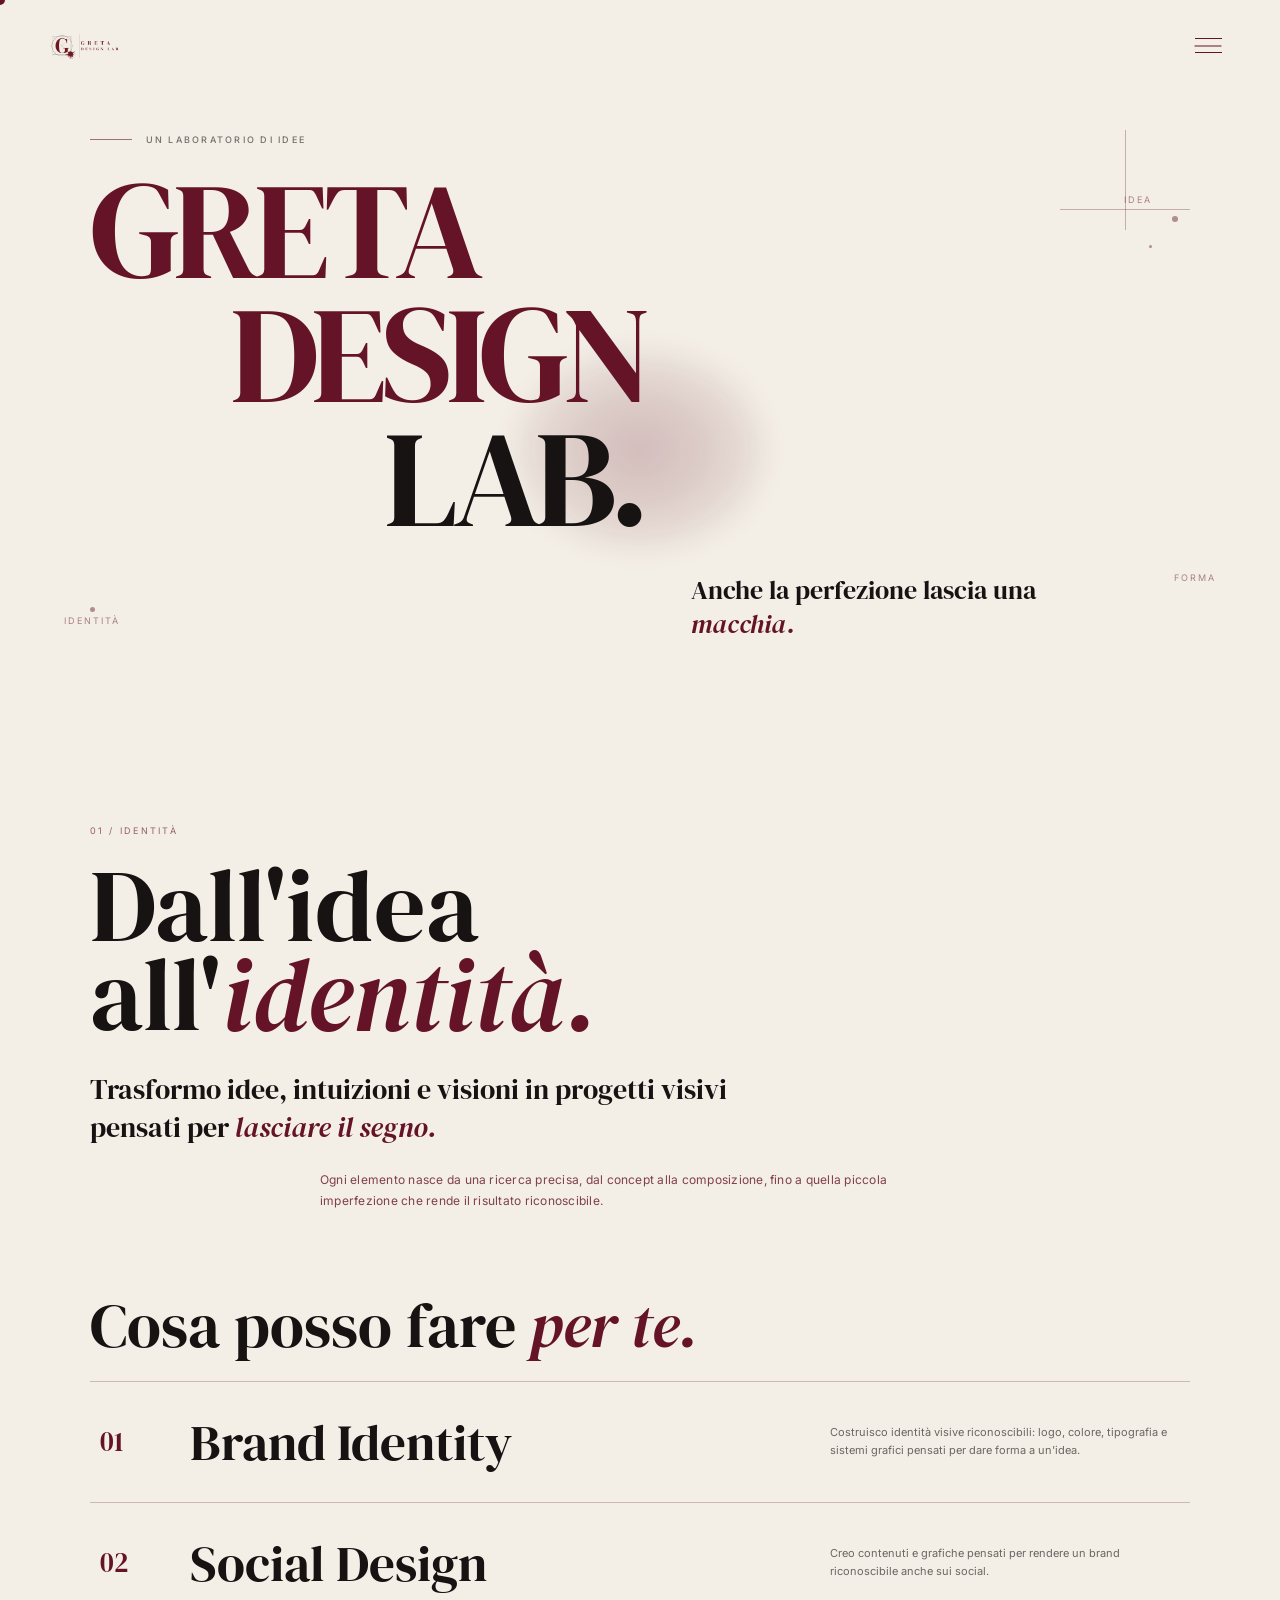
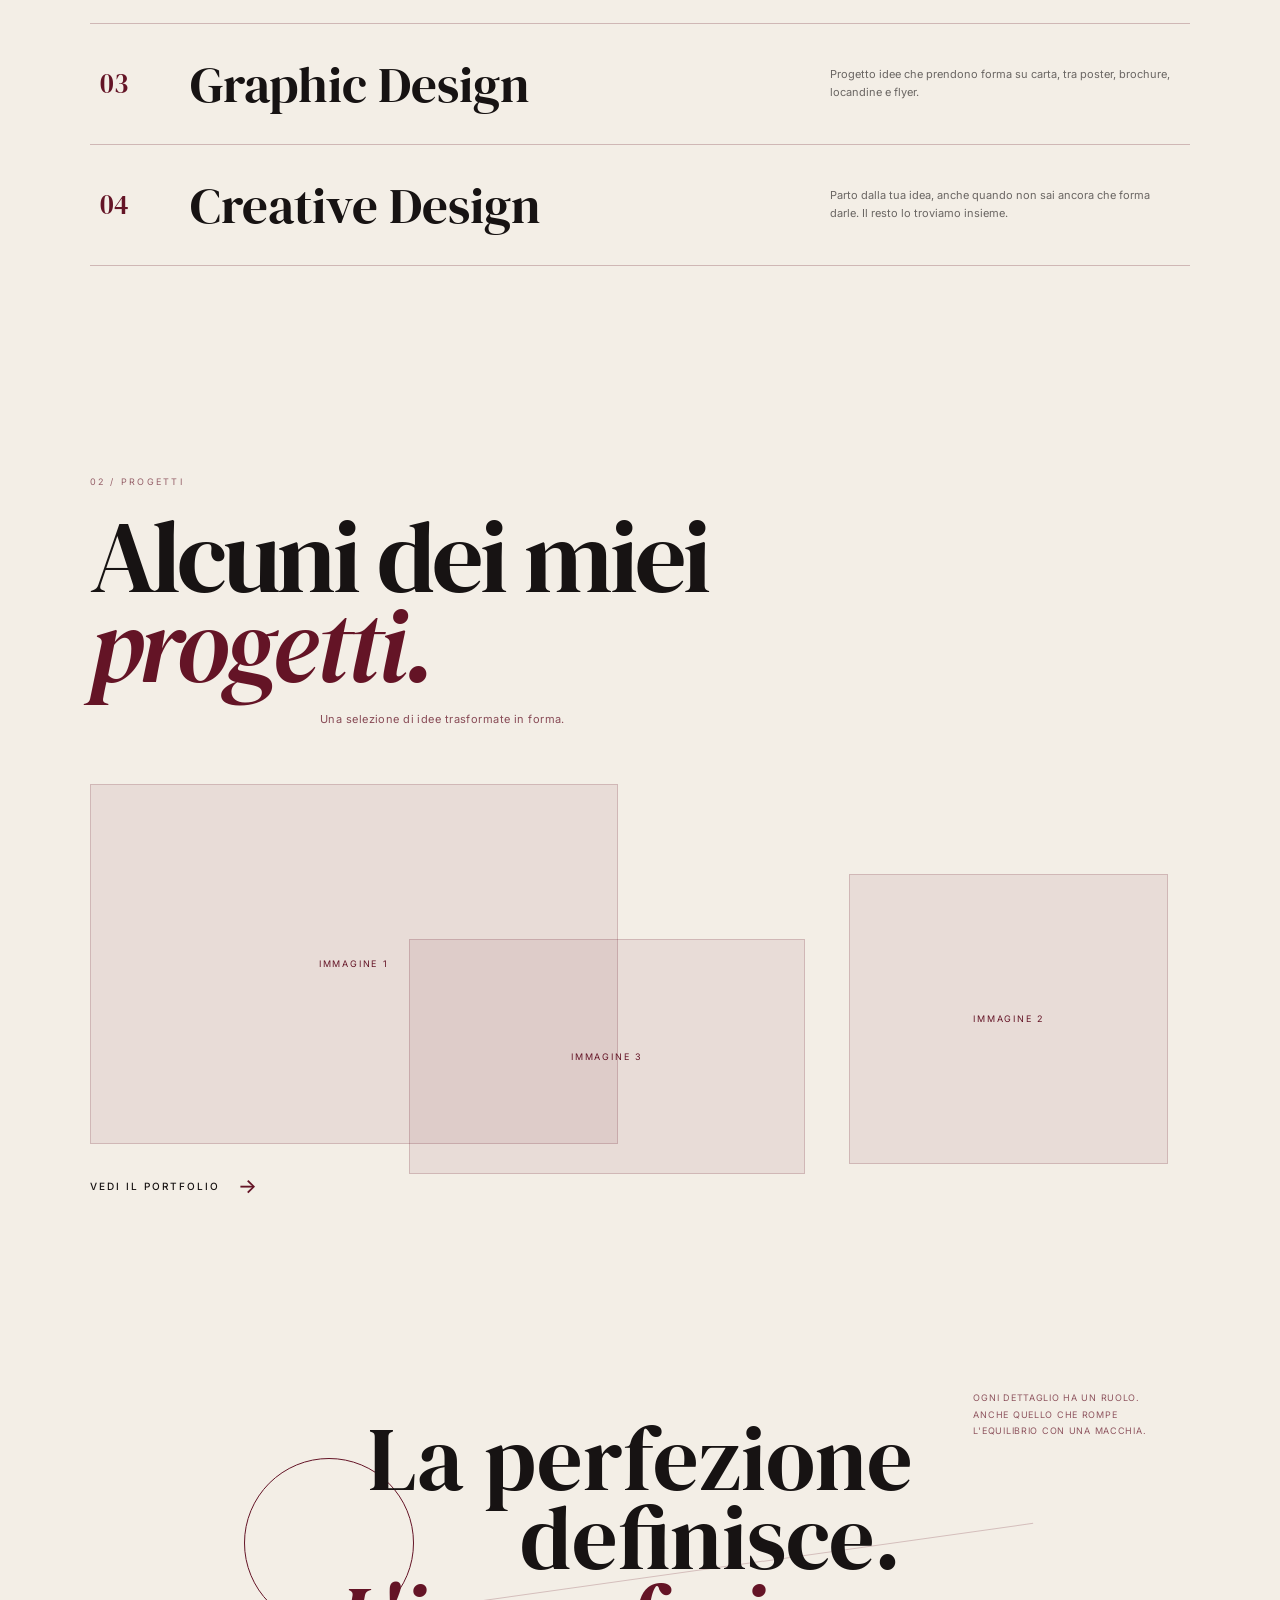
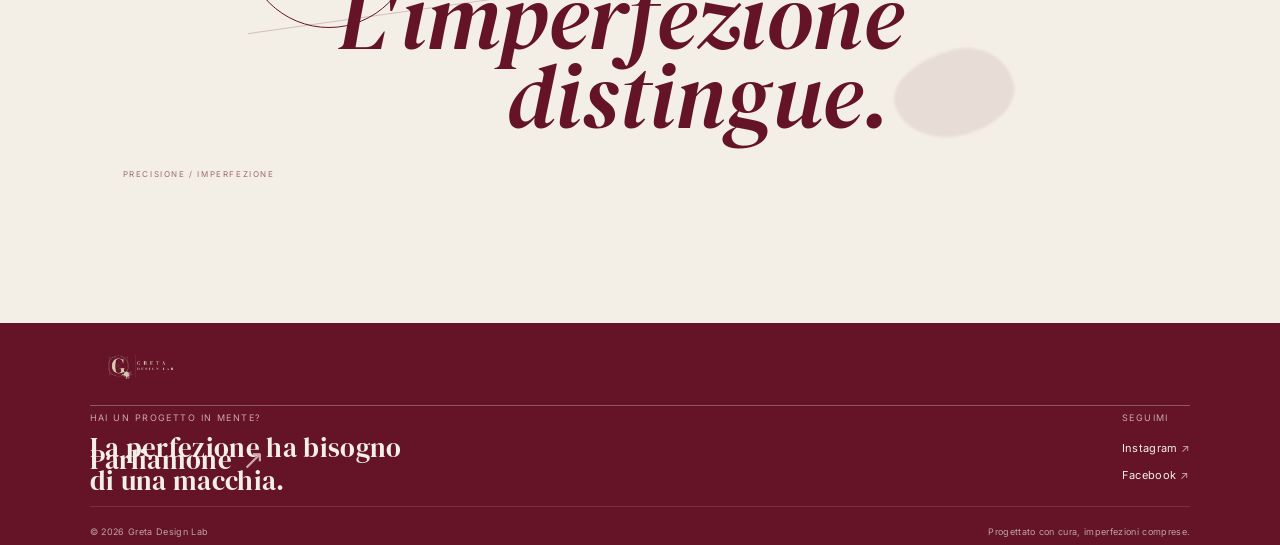
==== commit be461c1a: "Update index.html" ====
--- a/index.html
+++ b/index.html
@@ -1975,9 +1975,10 @@
 .footer-top {
   display: flex;
   align-items: center;
+  height: 70px;
+  min-height: 0;
   padding: 0;
   margin: 0;
-  min-height: 0;
 }
 
 .footer-brand {
@@ -1987,6 +1988,8 @@
   gap: 12px;
   margin: 0;
   padding: 0;
+  height: 70px;
+  overflow: visible;
 }
 
 .footer-logo-link {
@@ -2033,8 +2036,8 @@
 
     .footer-logo {
       display: block;
-      width: 110px;
-      height: 110px;
+      width: 100px;
+      height: 70px;
       object-fit: contain;
     }
 
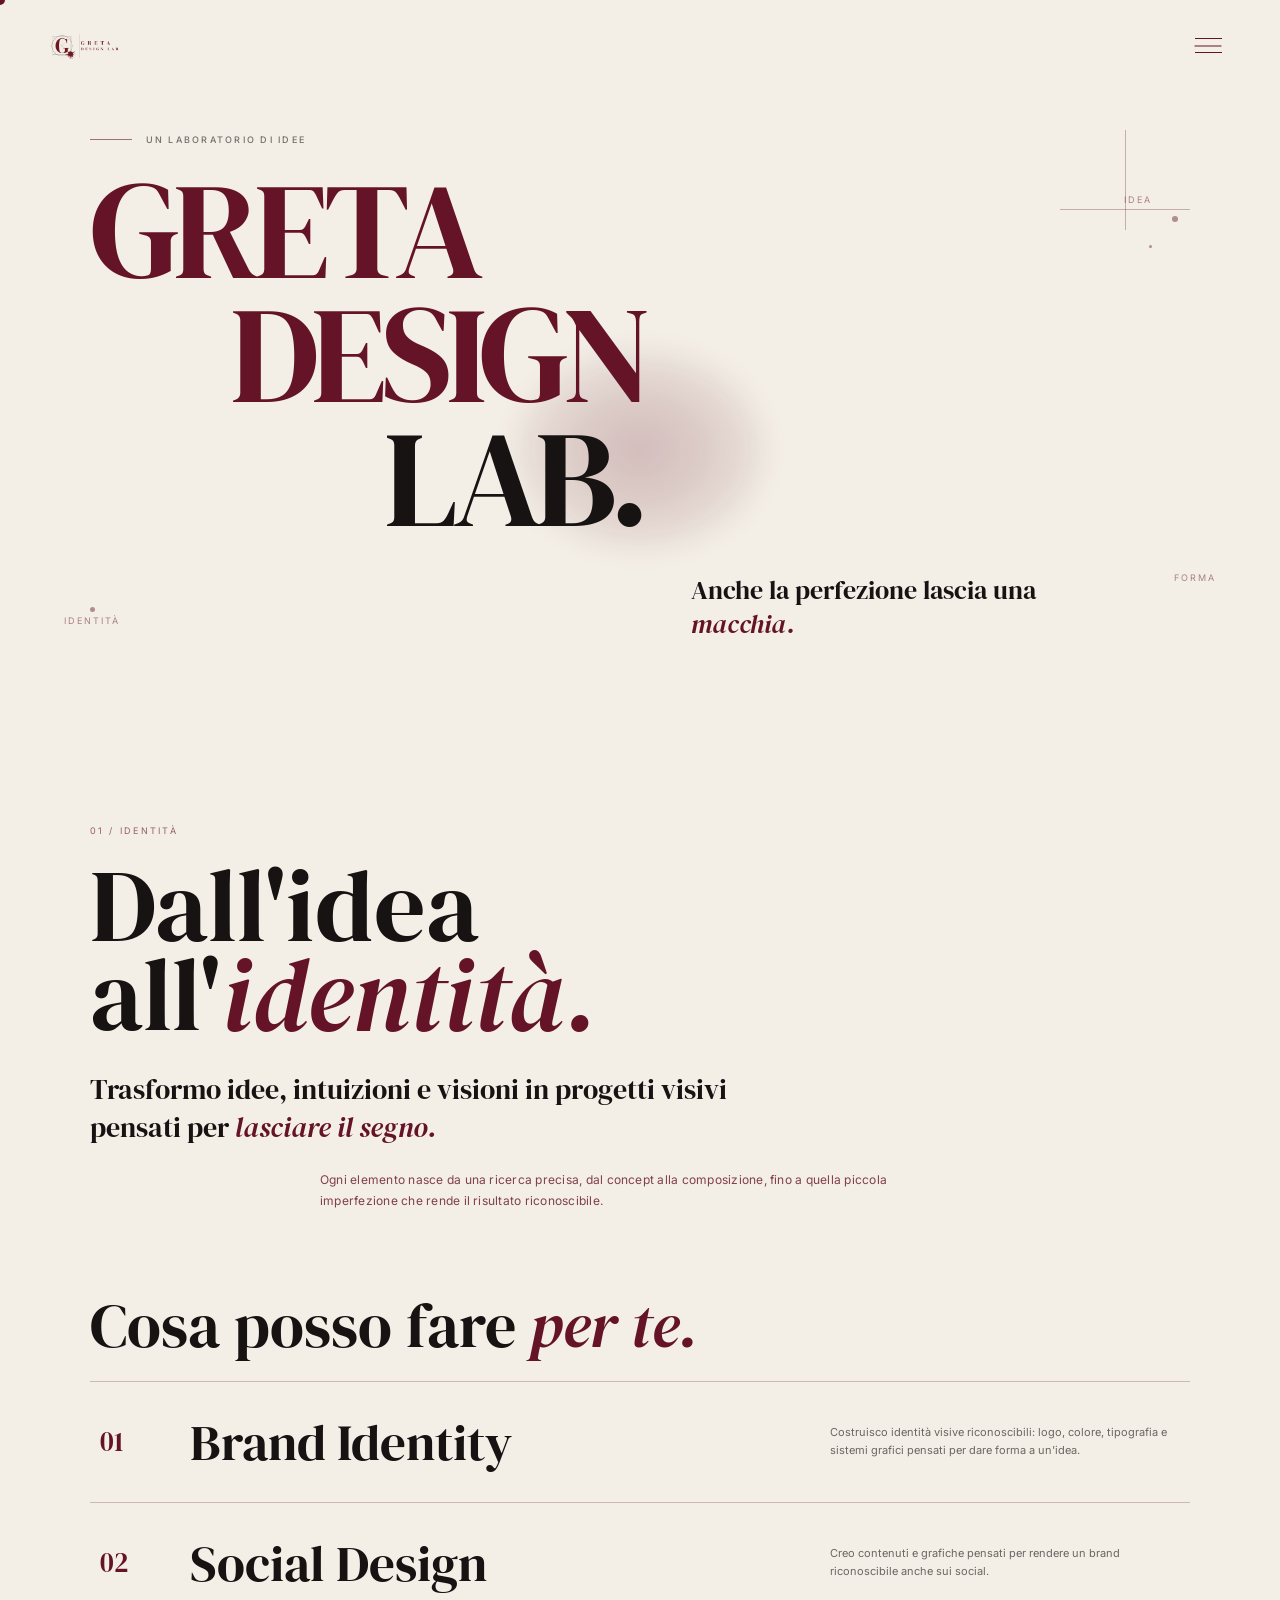
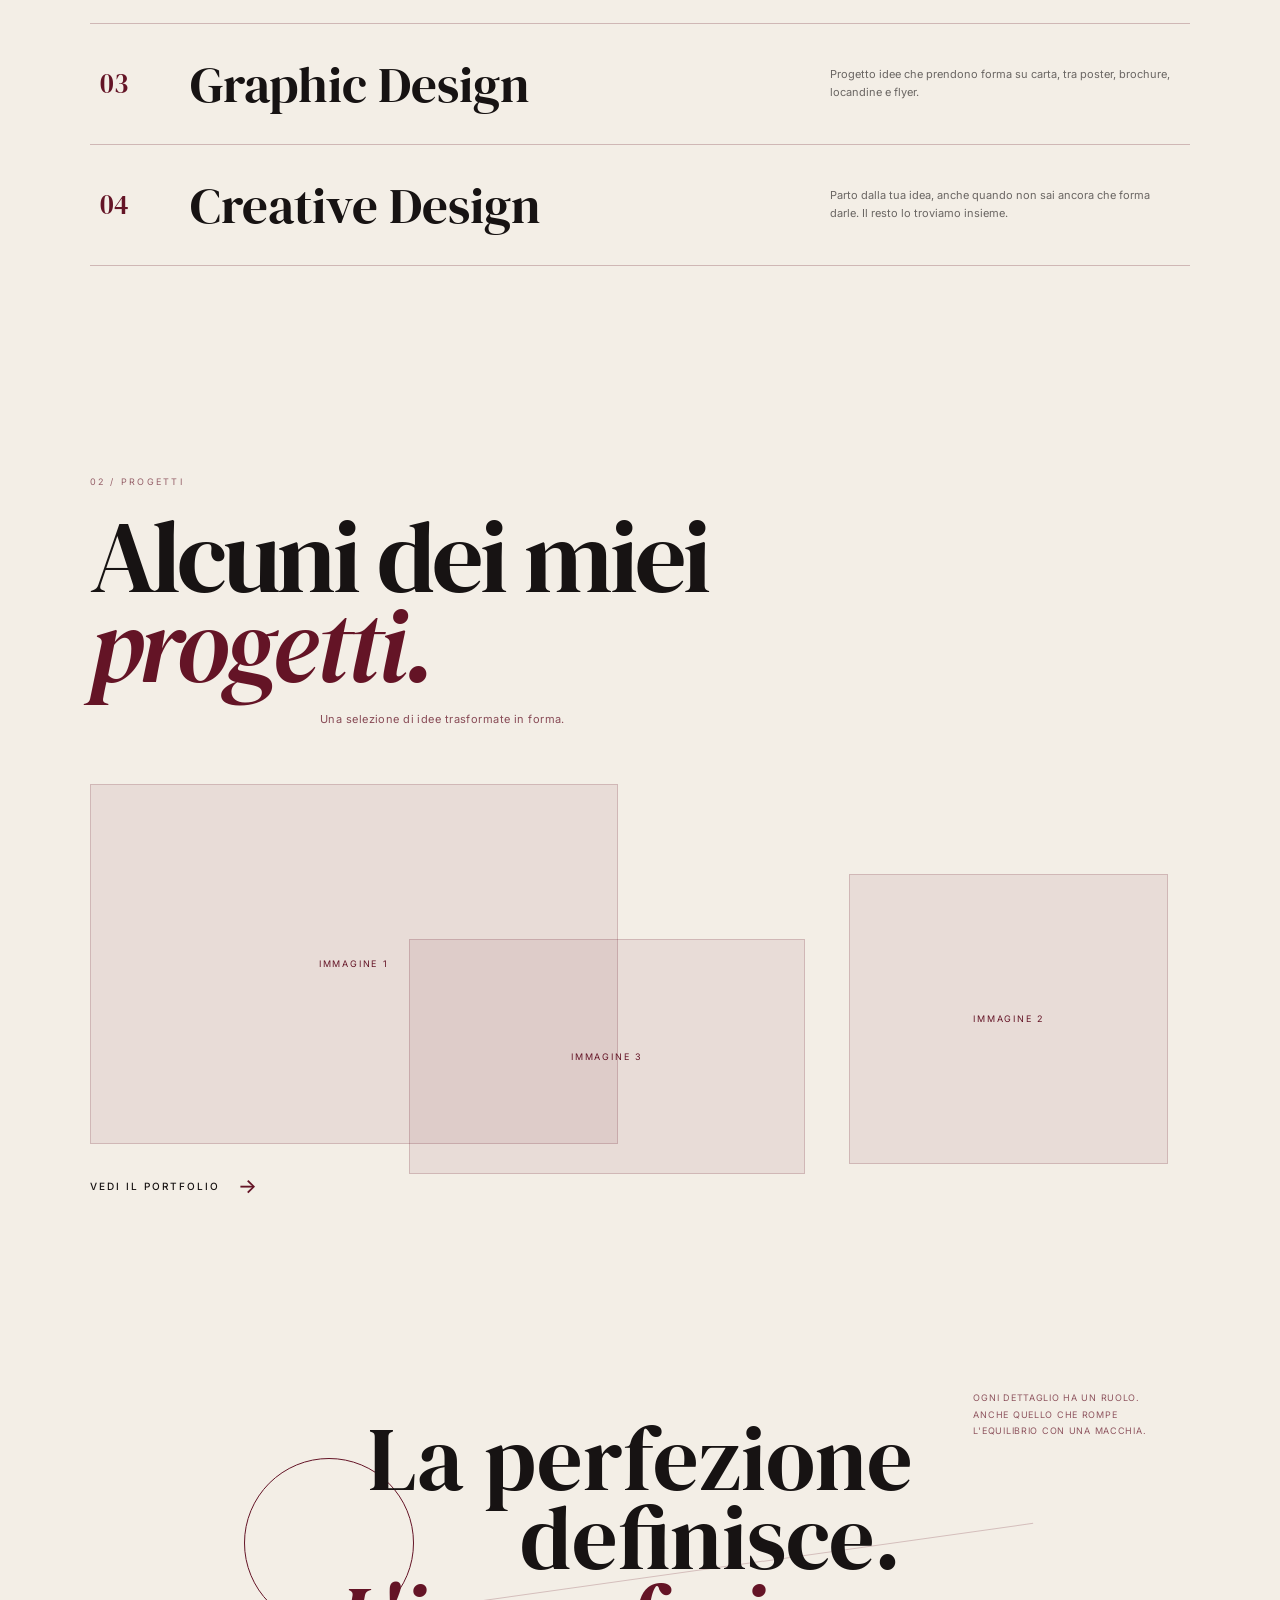
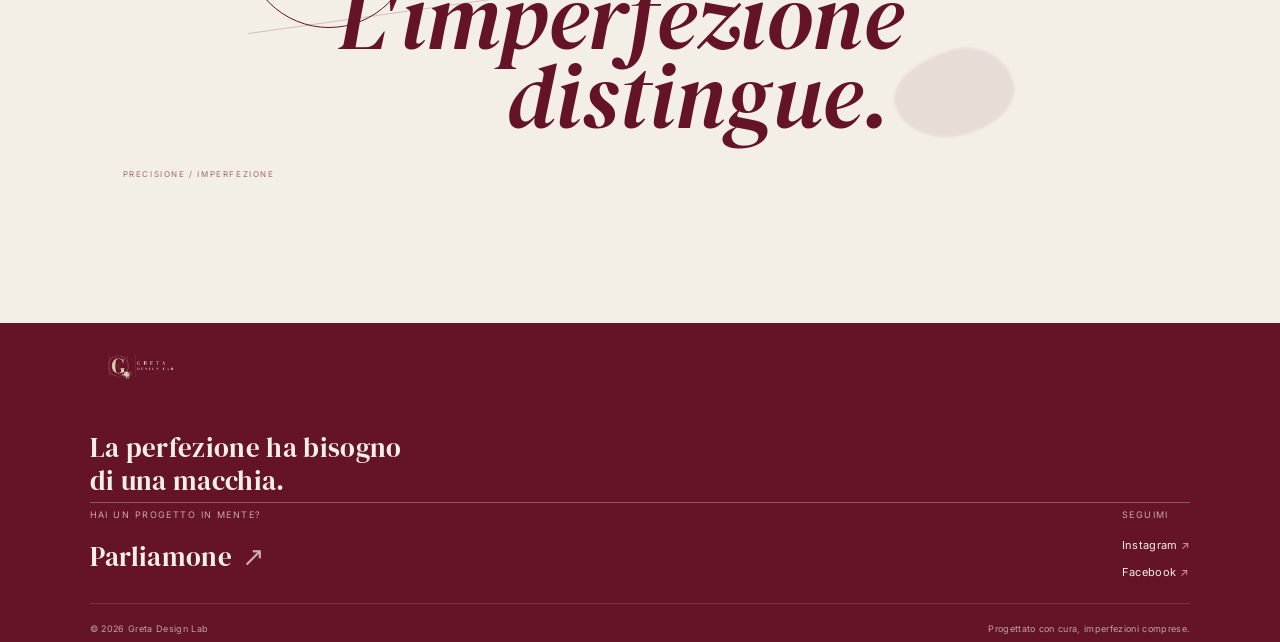
==== commit 7dc0d3a7: "Update index.html" ====
--- a/index.html
+++ b/index.html
@@ -1975,8 +1975,8 @@
 .footer-top {
   display: flex;
   align-items: center;
-  height: 70px;
-  min-height: 0;
+  height: auto;
+  min-height: 70px;
   padding: 0;
   margin: 0;
 }
@@ -1988,7 +1988,7 @@
   gap: 12px;
   margin: 0;
   padding: 0;
-  height: 70px;
+  height: auto;
   overflow: visible;
 }
 
@@ -2004,9 +2004,12 @@
   font-size: clamp(22px, 2.1vw, 27px);
   line-height: 1.25;
   color: var(--cream);
+  flex: 1;
 }
 
 .footer-main {
+  position: relative;
+  z-index: 1;
   display: flex;
   justify-content: space-between;
   align-items: flex-start;
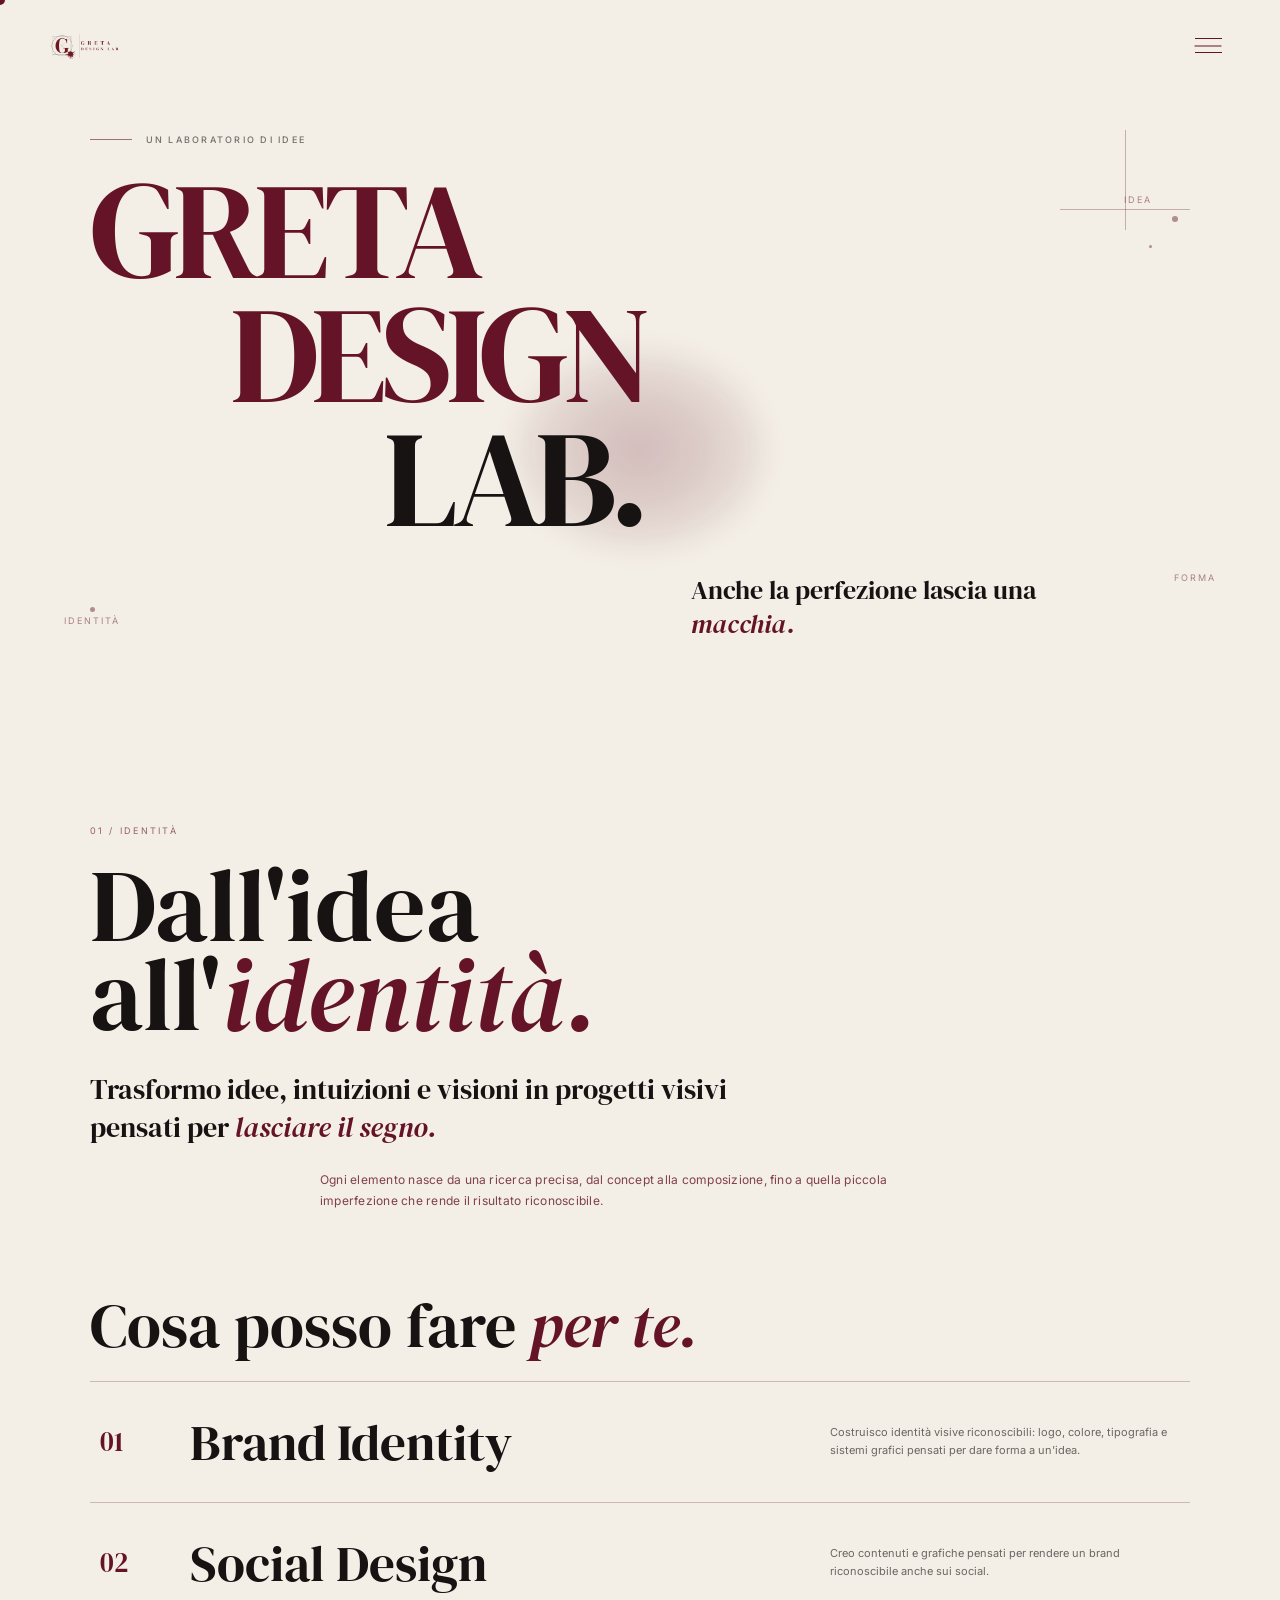
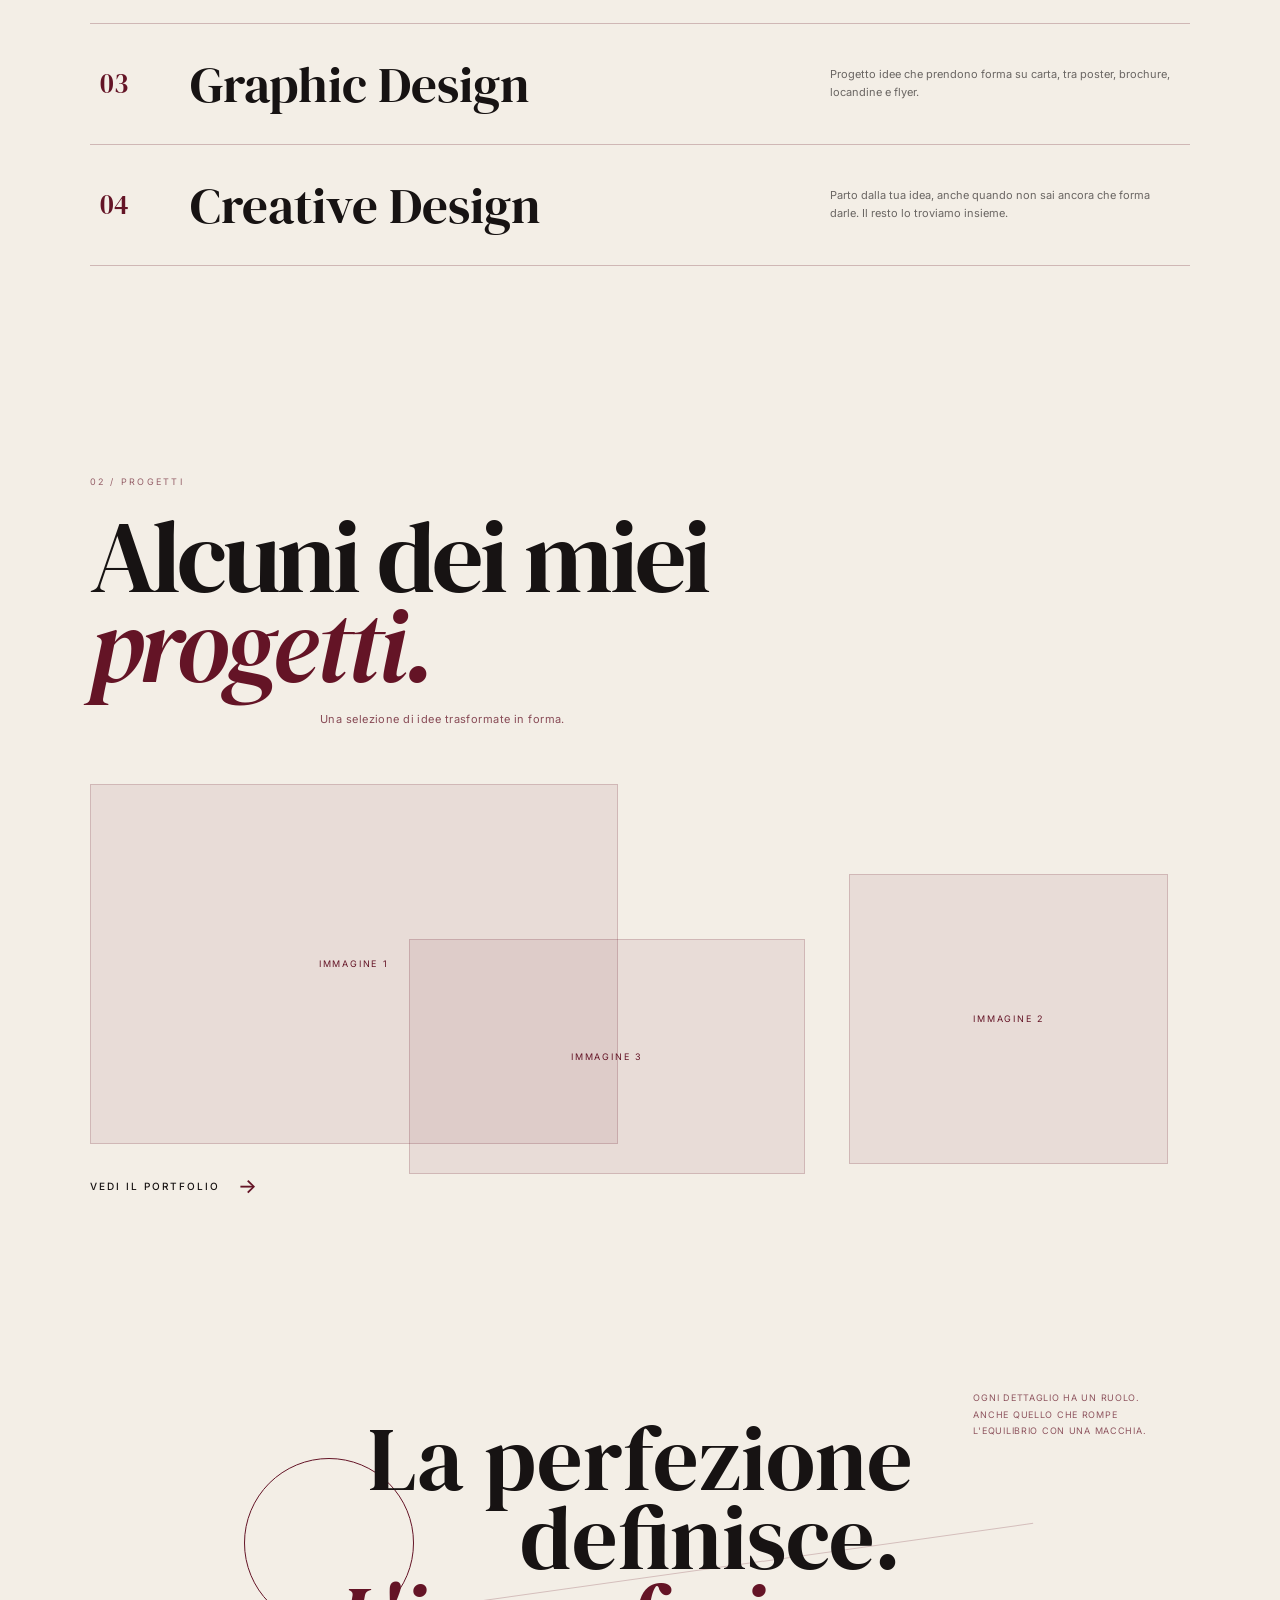
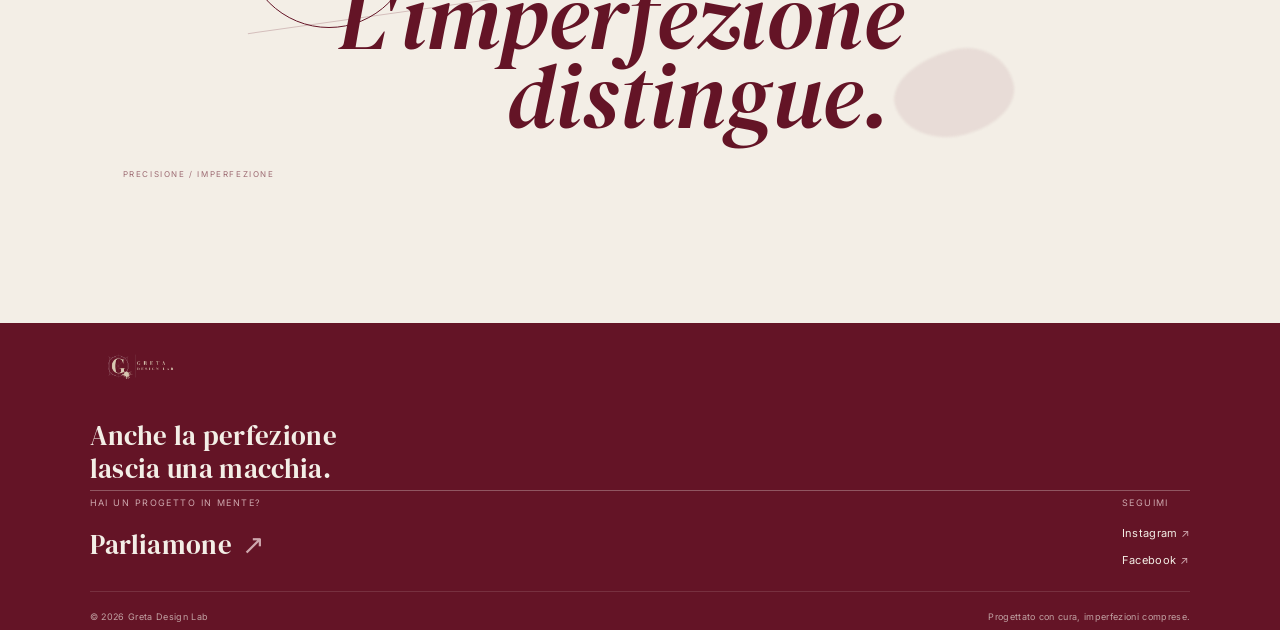
==== commit fb001e0c: "Update index.html" ====
--- a/index.html
+++ b/index.html
@@ -1983,9 +1983,9 @@
 
 .footer-brand {
   display: flex;
-  flex-direction: row;
-  align-items: center;
-  gap: 12px;
+  flex-direction: column;
+  align-items: flex-start;
+  gap: 0px;
   margin: 0;
   padding: 0;
   height: auto;
@@ -2726,7 +2726,7 @@
         </a>
 
         <p class="footer-slogan">
-          La perfezione ha bisogno di una macchia.
+          Anche la perfezione lascia una macchia.
         </p>
       </div>
 
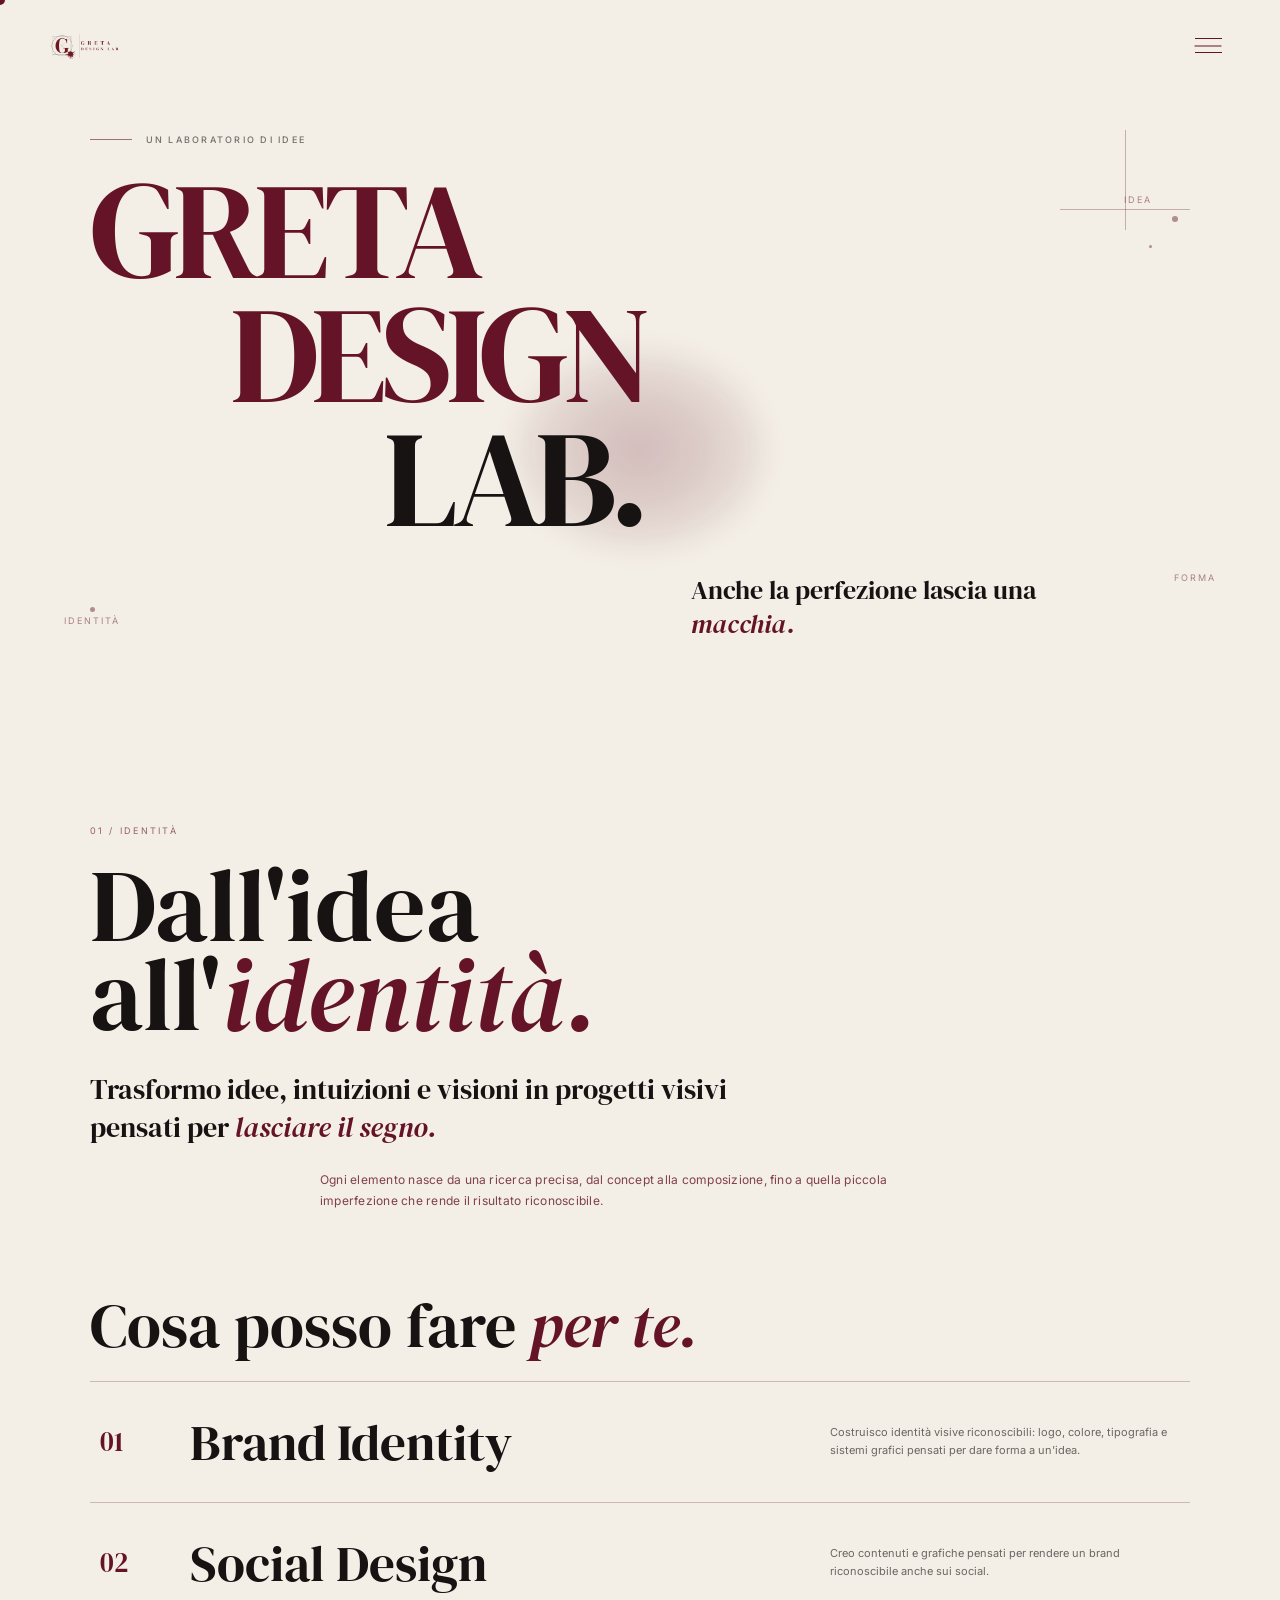
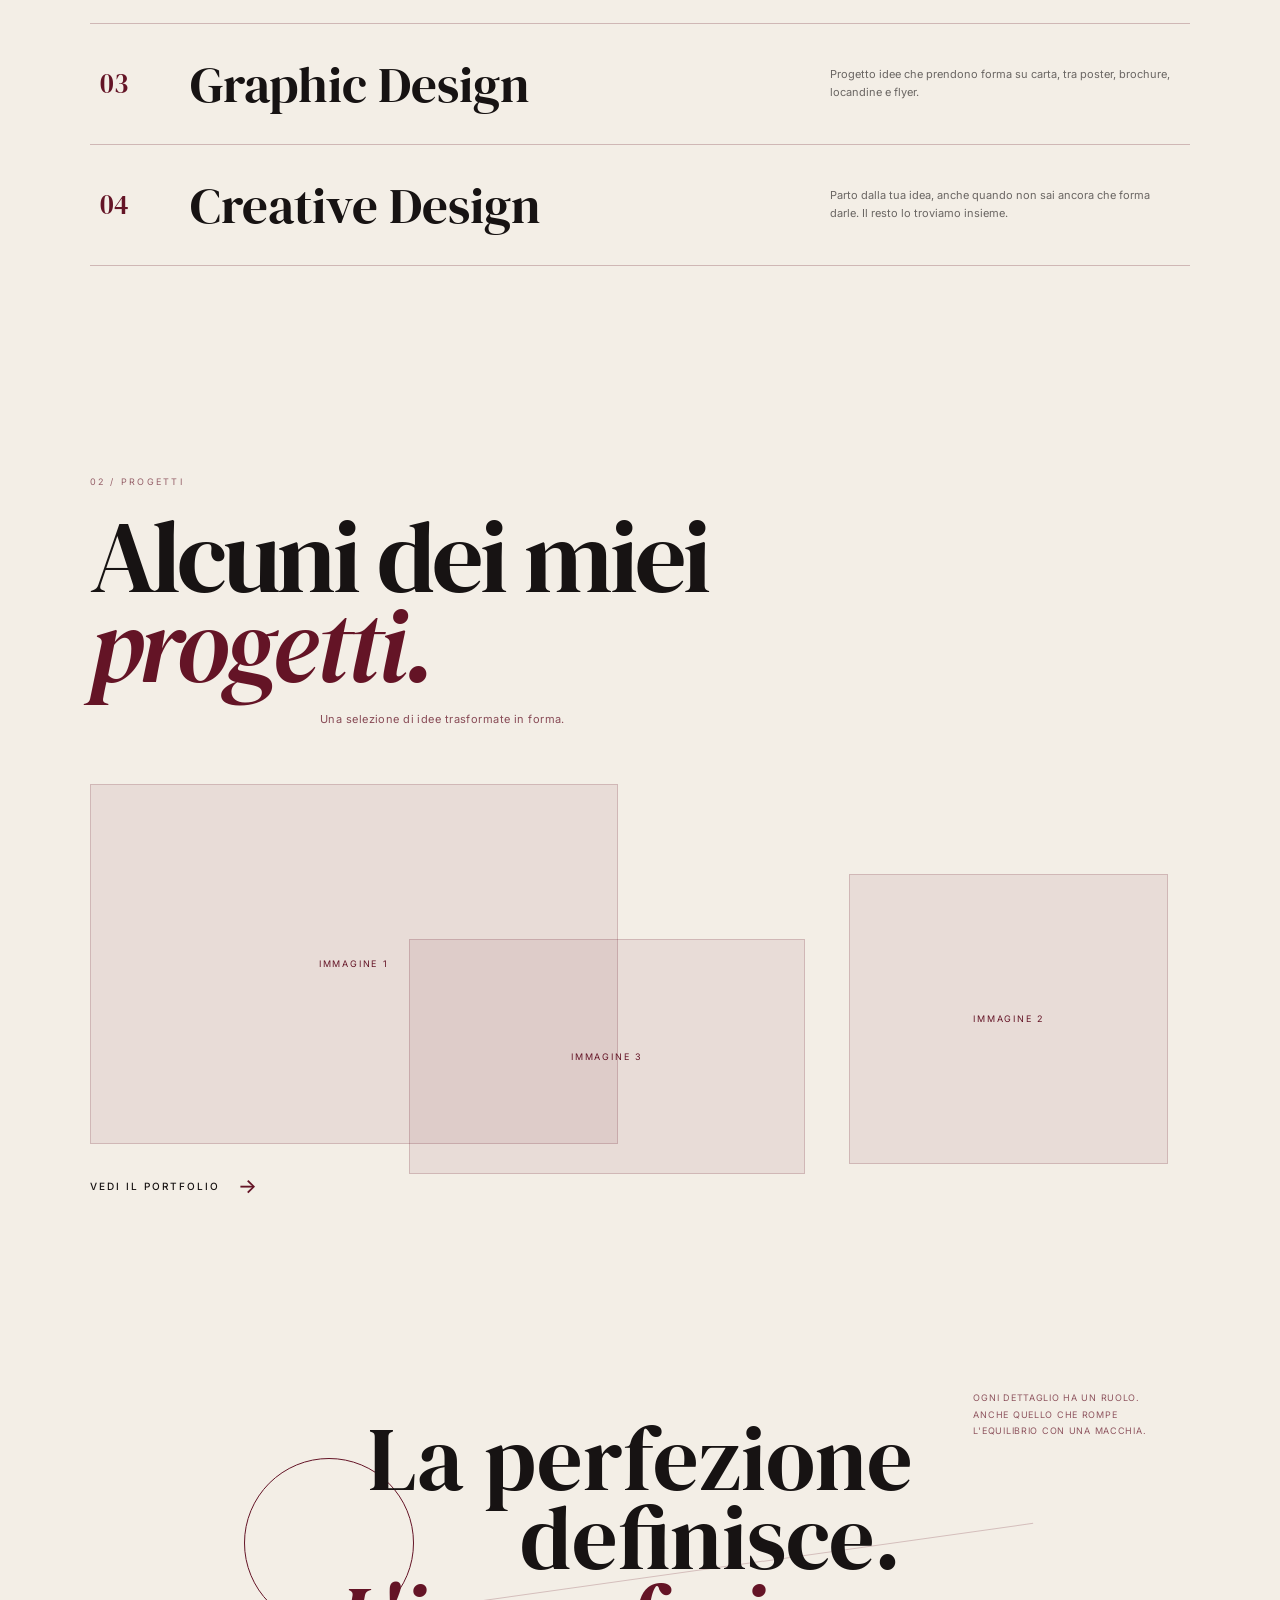
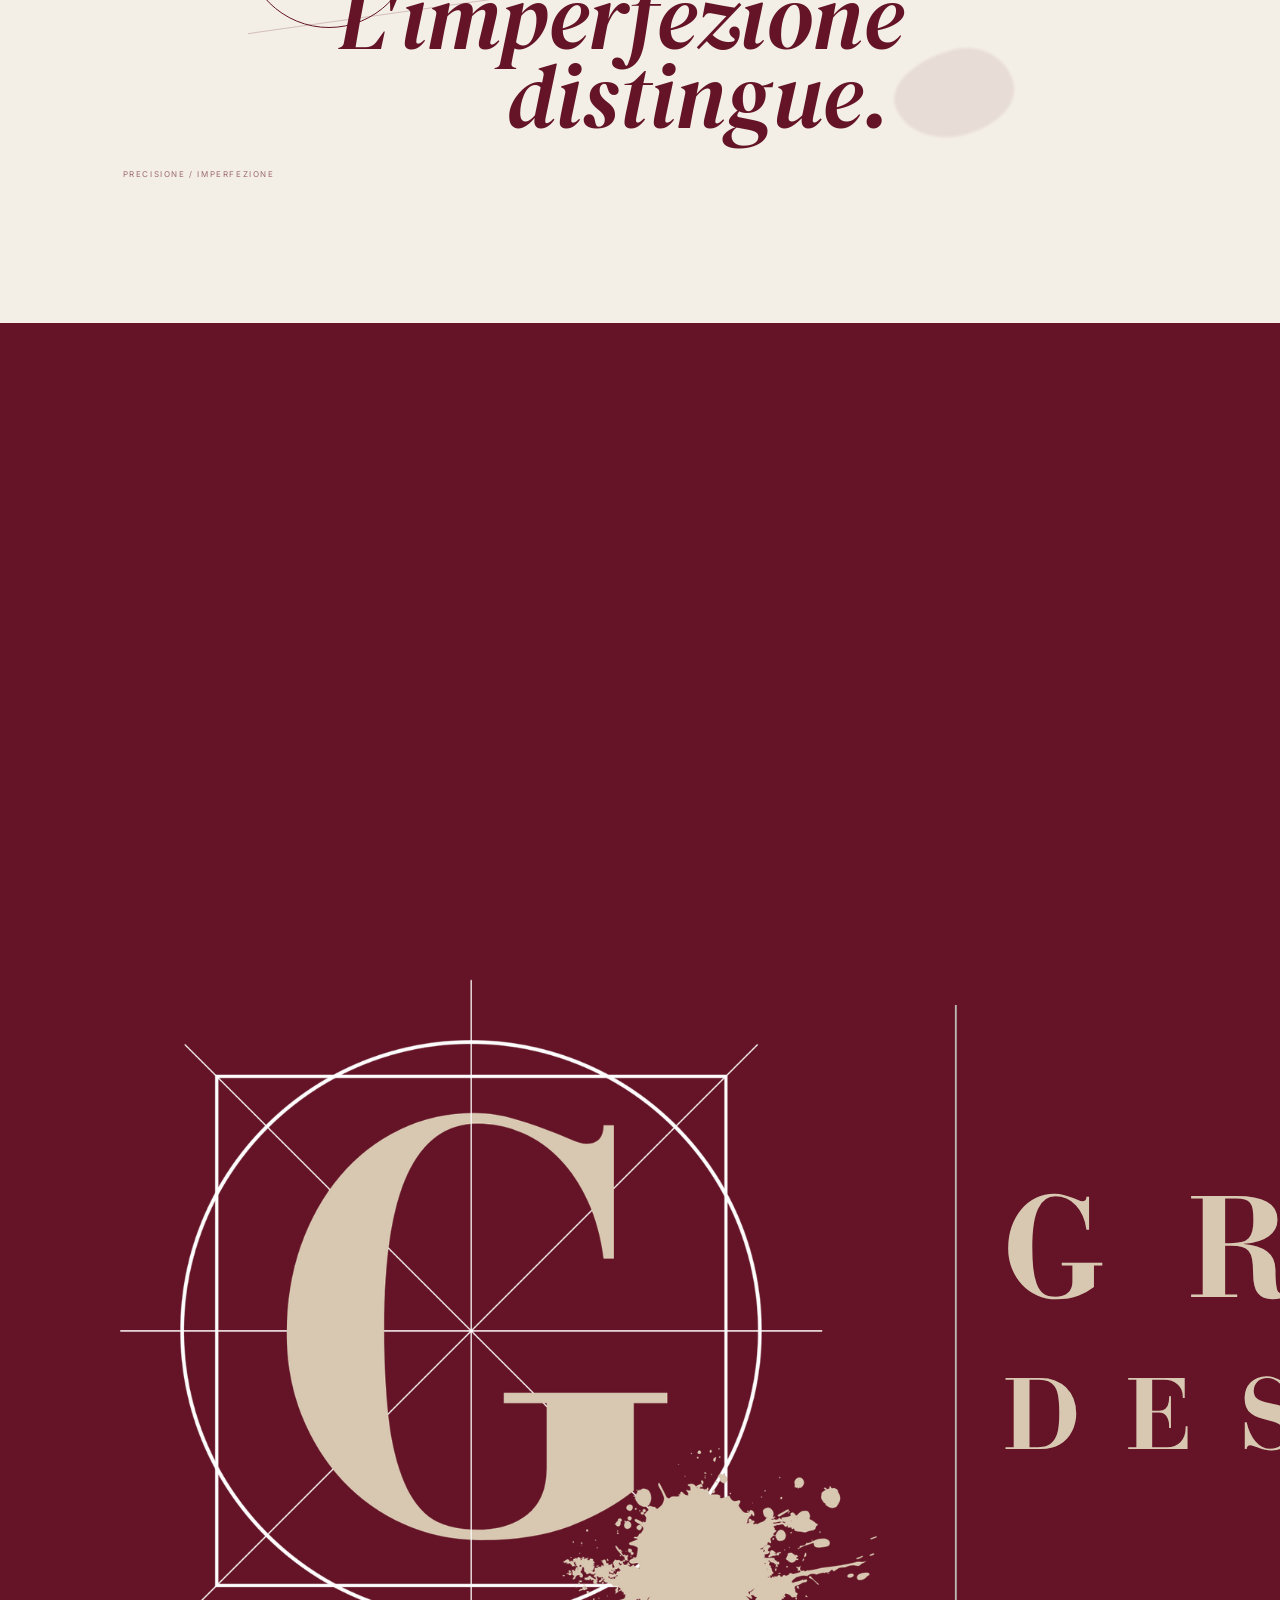
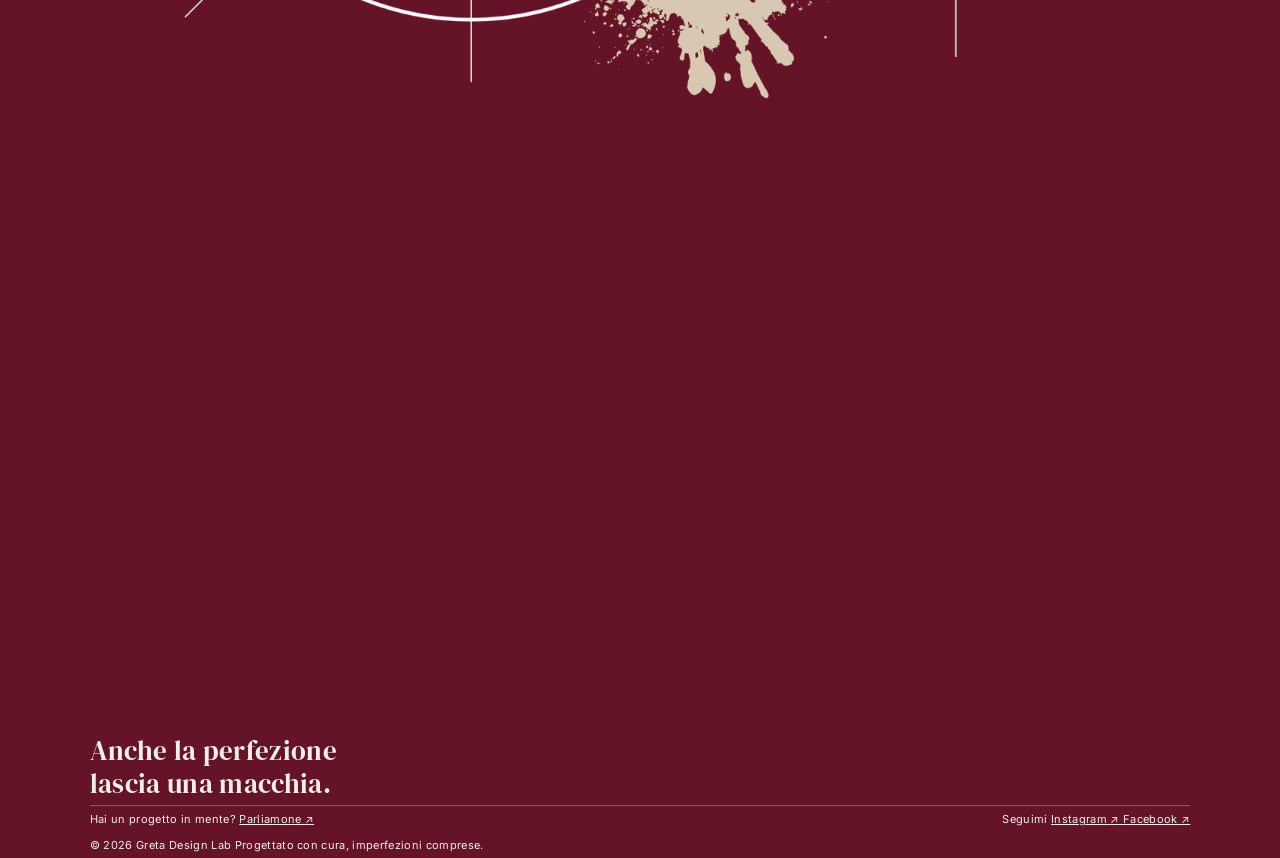
==== commit 1d7aa10b: "Update index.html" ====
--- a/index.html
+++ b/index.html
@@ -1976,7 +1976,7 @@
   display: flex;
   align-items: center;
   height: auto;
-  min-height: 70px;
+  min-height: 0px;
   padding: 0;
   margin: 0;
 }
@@ -2023,90 +2023,7 @@
   padding-top: 8px;
 }
 
-    .footer-brand,
-    .footer-contact,
-    .footer-socials {
-      display: flex;
-      flex-direction: column;
-      align-items: flex-start;
-    }
-
-    .footer-logo-link {
-      display: inline-flex;
-      align-items: center;
-      margin-bottom: 18px;
-    }
-
-    .footer-logo {
-      display: block;
-      width: 100px;
-      height: 70px;
-      object-fit: contain;
-    }
-
-    .footer-slogan {
-  max-width: 320px;
-  font-family: var(--serif);
-  font-size: clamp(22px, 2.1vw, 27px);
-  line-height: 1.25;
-  color: var(--cream);
-  margin-top: 0;
-}
-
-    .footer-label {
-      margin-bottom: 18px;
-      color: var(--pink);
-      font-size: 9px;
-      letter-spacing: 0.16em;
-      text-transform: uppercase;
-    }
-
-    .footer-contact-link,
-    .footer-socials a {
-      color: var(--cream);
-      text-decoration: none;
-      transition: color 0.25s ease;
-    }
-
-    .footer-contact-link {
-  display: inline-flex;
-  align-items: center;
-  gap: 10px;
-  font-family: var(--serif);
-  font-size: 27px;
-}
-
-    .footer-contact-link span,
-    .footer-socials a span {
-      color: var(--pink);
-    }
-
-    .footer-socials {
-      gap: 13px;
-    }
-
-    .footer-socials .footer-label {
-      margin-bottom: 5px;
-    }
-
-    .footer-contact-link:hover,
-    .footer-socials a:hover {
-      color: var(--pink);
-    }
-
-    .footer-bottom {
-      grid-column: 1 / -1;
-      display: flex;
-      justify-content: space-between;
-      gap: 20px;
-      margin-top: 20px;
-      padding-top: 18px;
-      border-top: 1px solid rgba(243, 238, 230, 0.2);
-      color: var(--cream);
-      opacity: 0.65;
-      font-size: 9px;
-      line-height: 1.6;
-    }    
+   
 
   </style>
 
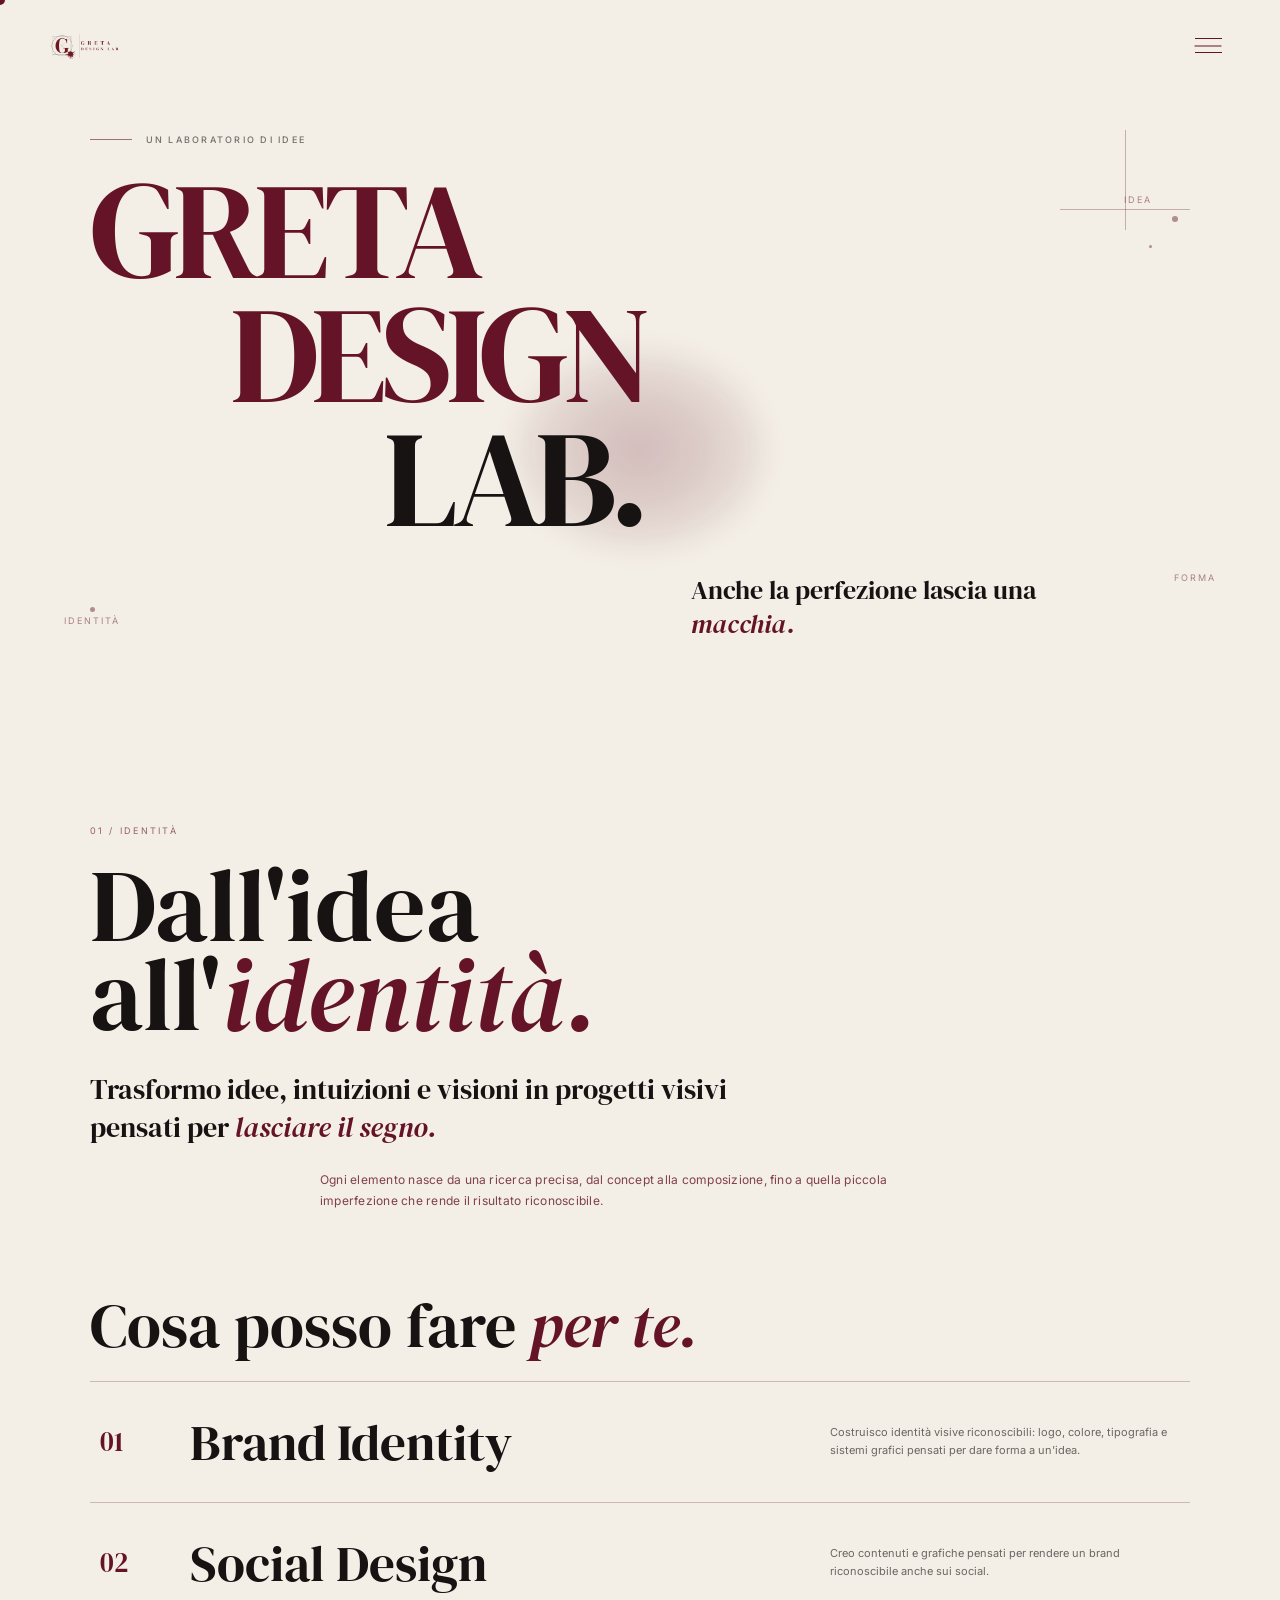
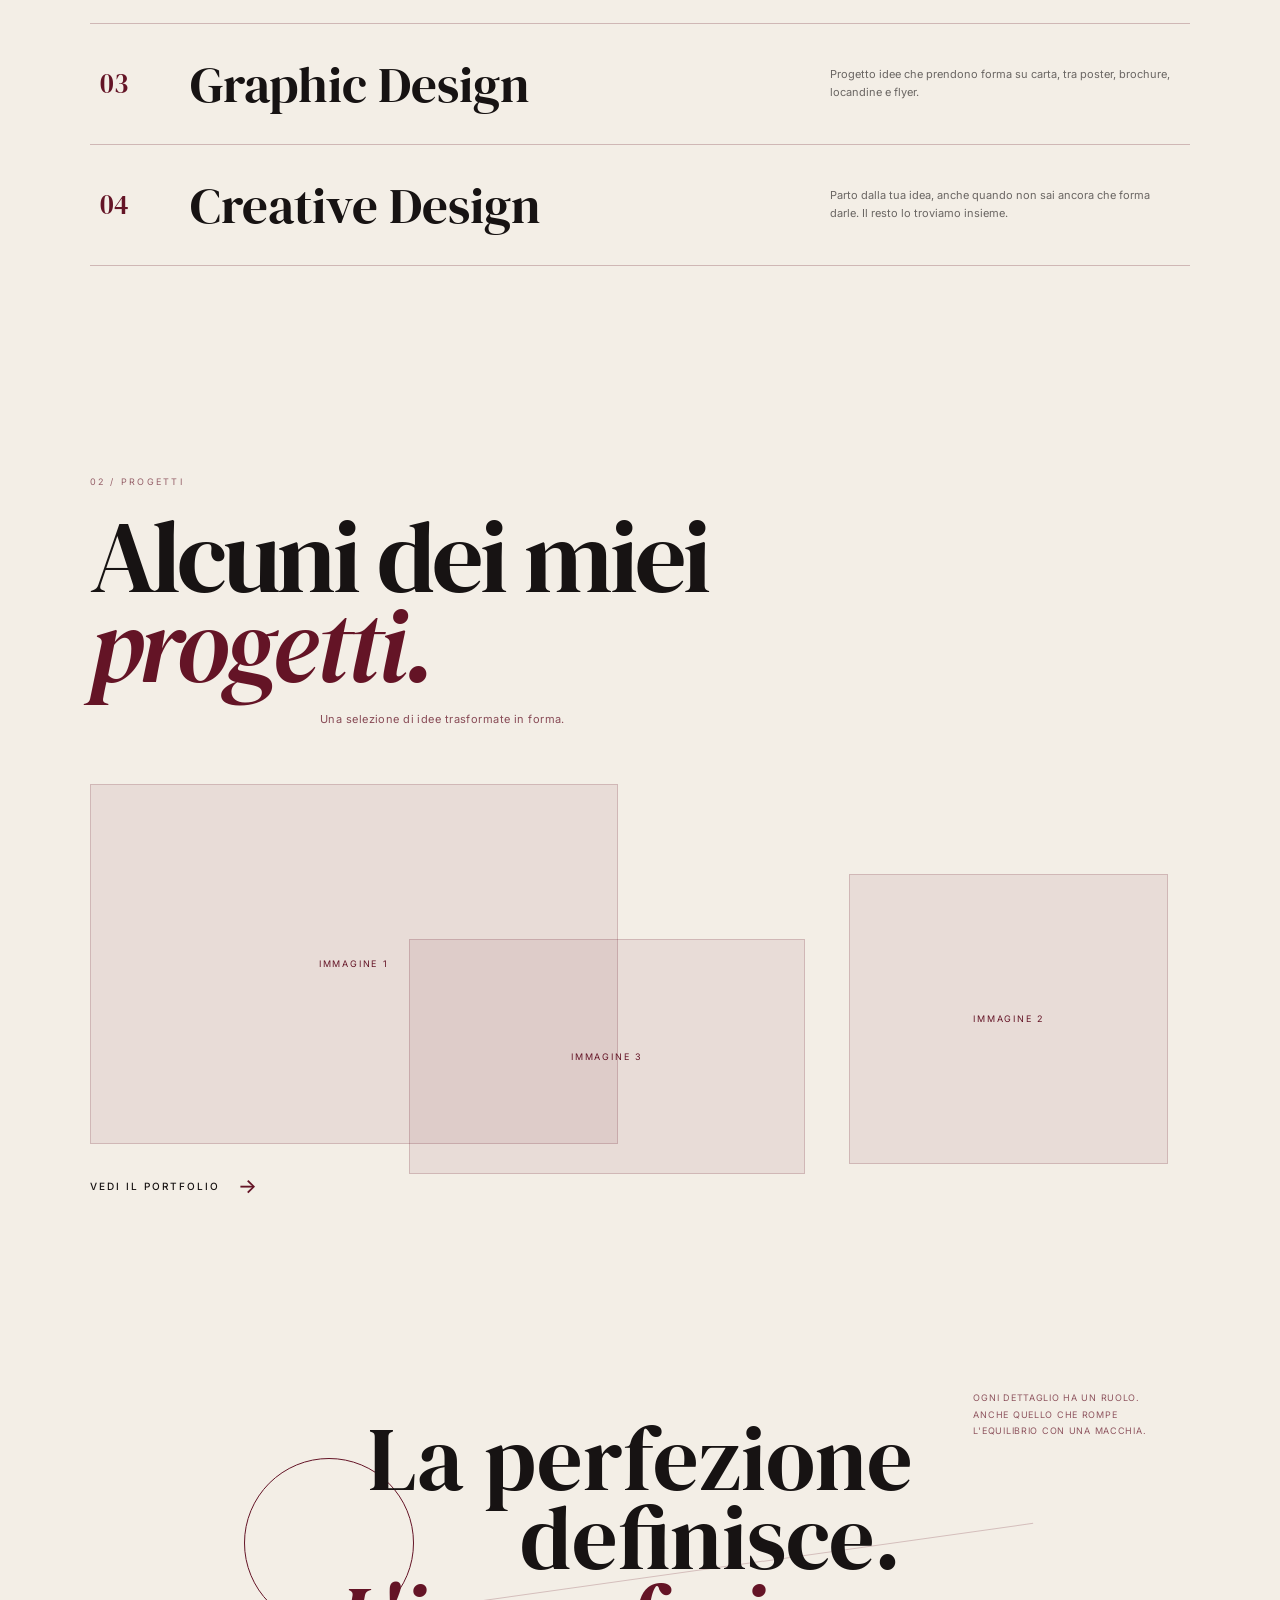
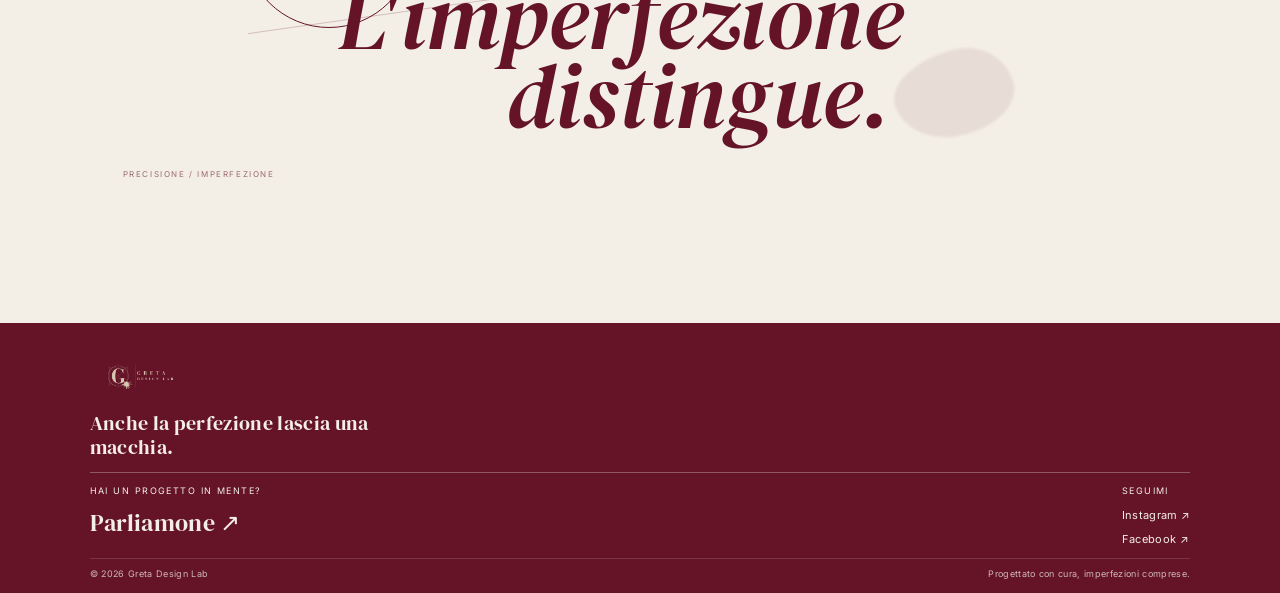
==== commit 13c8a354: "Update index.html" ====
--- a/index.html
+++ b/index.html
@@ -1960,12 +1960,15 @@
        FOOTER GDL — DESKTOP
     ========================================================= */
 
-    
+/* =========================================================
+   FOOTER GDL — DESKTOP
+========================================================= */
+
 .site-footer {
-  padding: 8px 7vw 6px;
   display: flex;
   flex-direction: column;
-  gap: 4px;
+  gap: 12px;
+  padding: 18px 7vw 12px;
   background: var(--burgundy);
   color: var(--cream);
   font-size: 11px;
@@ -1974,56 +1977,112 @@
 
 .footer-top {
   display: flex;
-  align-items: center;
-  height: auto;
-  min-height: 0px;
+  align-items: flex-start;
+  min-height: 70px;
+  margin: 0;
   padding: 0;
-  margin: 0;
 }
 
 .footer-brand {
   display: flex;
   flex-direction: column;
   align-items: flex-start;
-  gap: 0px;
+  gap: 0;
   margin: 0;
   padding: 0;
-  height: auto;
-  overflow: visible;
 }
 
 .footer-logo-link {
-  margin-bottom: 0;
+  display: inline-flex;
+  align-items: center;
   flex-shrink: 0;
+  margin: 0;
 }
 
+.footer-logo {
+  display: block;
+  width: 100px;
+  height: 70px;
+  object-fit: contain;
+}
+
 .footer-slogan {
-  max-width: 320px;
+  max-width: 300px;
   margin: 0;
   font-family: var(--serif);
-  font-size: clamp(22px, 2.1vw, 27px);
-  line-height: 1.25;
+  font-size: clamp(17px, 1.6vw, 21px);
+  line-height: 1.2;
   color: var(--cream);
-  flex: 1;
 }
 
 .footer-main {
-  position: relative;
-  z-index: 1;
   display: flex;
   justify-content: space-between;
   align-items: flex-start;
   gap: 20px;
-  padding-top: 6px;
+  padding-top: 12px;
   border-top: 1px solid rgba(243, 238, 230, 0.3);
 }
 
+.footer-contact,
+.footer-socials {
+  display: flex;
+  flex-direction: column;
+  align-items: flex-start;
+}
+
+.footer-label {
+  margin-bottom: 10px;
+  color: var(--cream);
+  font-size: 9px;
+  letter-spacing: 0.16em;
+  text-transform: uppercase;
+}
+
+.footer-contact-link,
+.footer-socials a {
+  color: var(--cream);
+  text-decoration: none;
+  transition: color 0.25s ease;
+}
+
+.footer-contact-link {
+  font-family: var(--serif);
+  font-size: 24px;
+}
+
+.footer-contact-link span,
+.footer-socials a span {
+  color: var(--cream);
+}
+
+.footer-socials {
+  gap: 10px;
+}
+
+.footer-socials .footer-label {
+  margin-bottom: 2px;
+}
+
+.footer-contact-link:hover,
+.footer-socials a:hover {
+  color: var(--cream);
+}
+
 .footer-bottom {
+  display: flex;
+  justify-content: space-between;
+  gap: 20px;
   margin-top: 0;
   padding-top: 8px;
+  border-top: 1px solid rgba(243, 238, 230, 0.2);
+  color: var(--cream);
+  opacity: 0.75;
+  font-size: 9px;
+  line-height: 1.6;
 }
 
-   
+
 
   </style>
 
